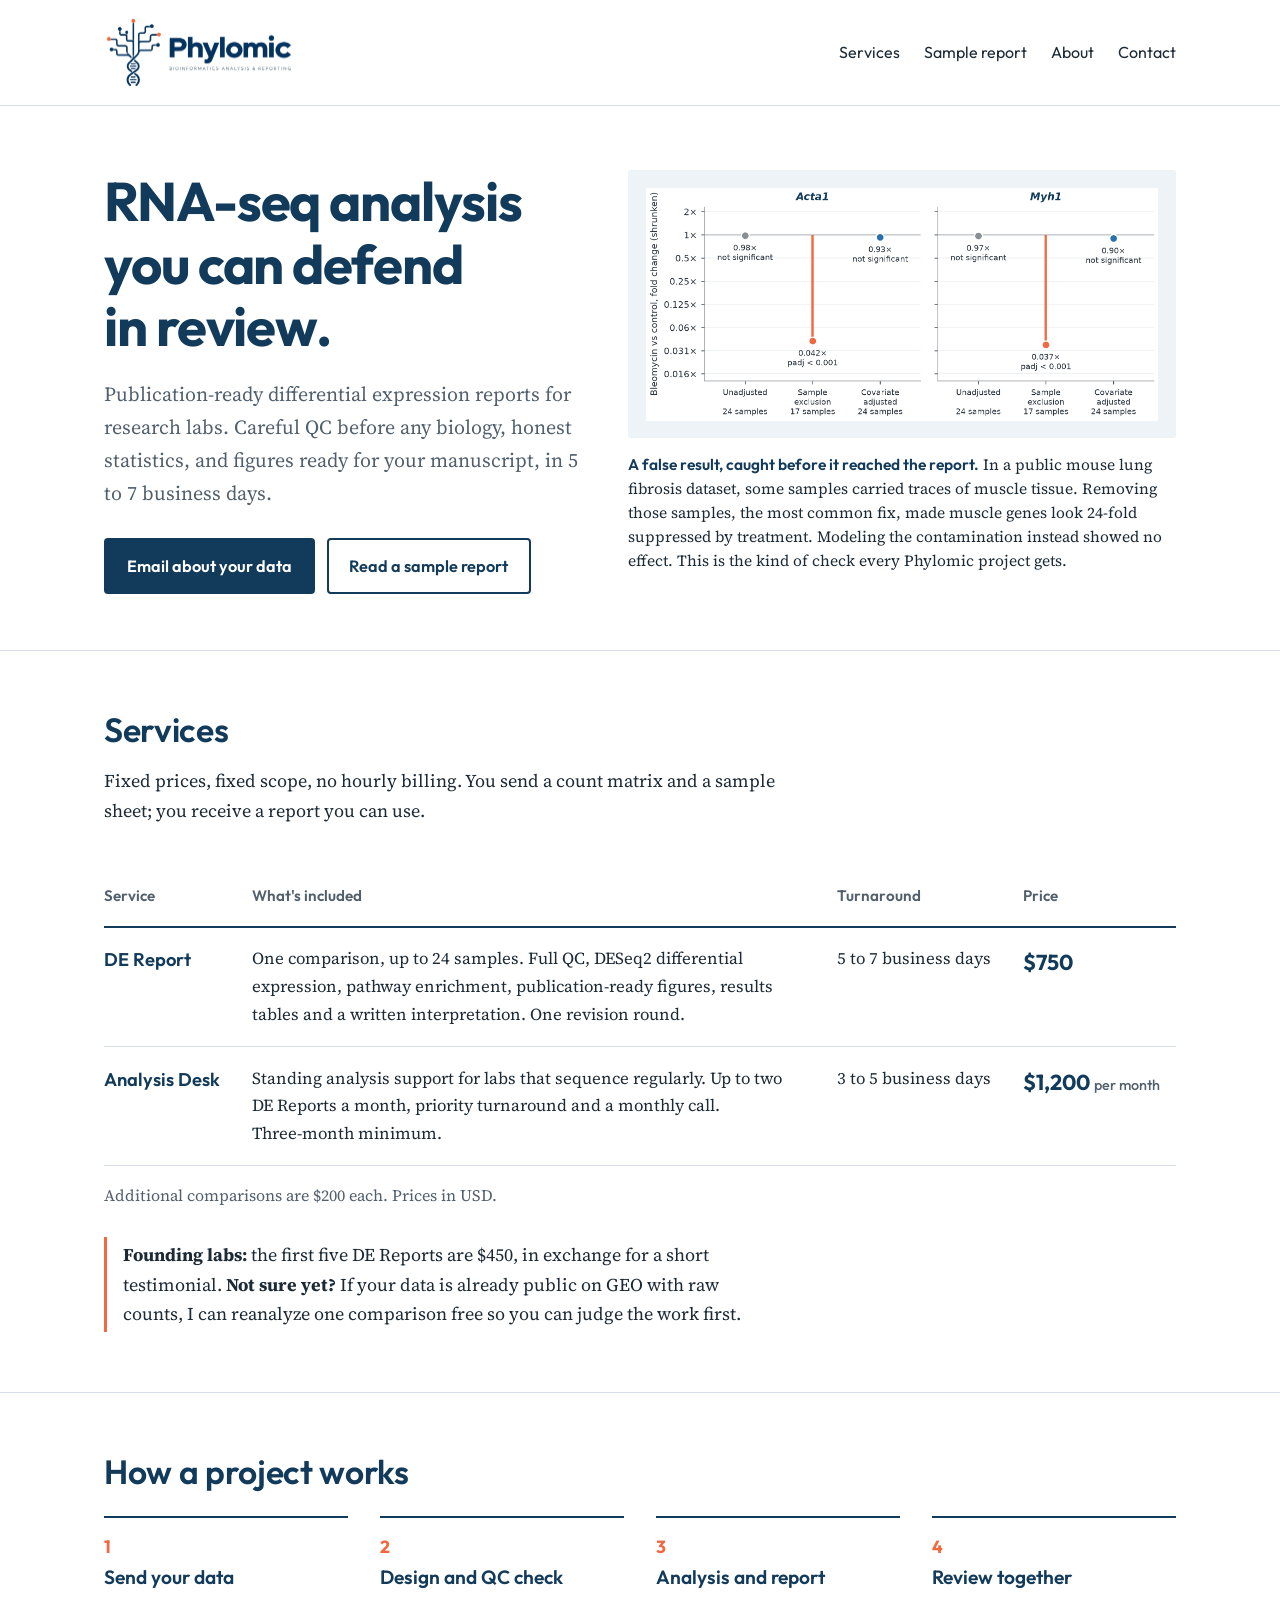
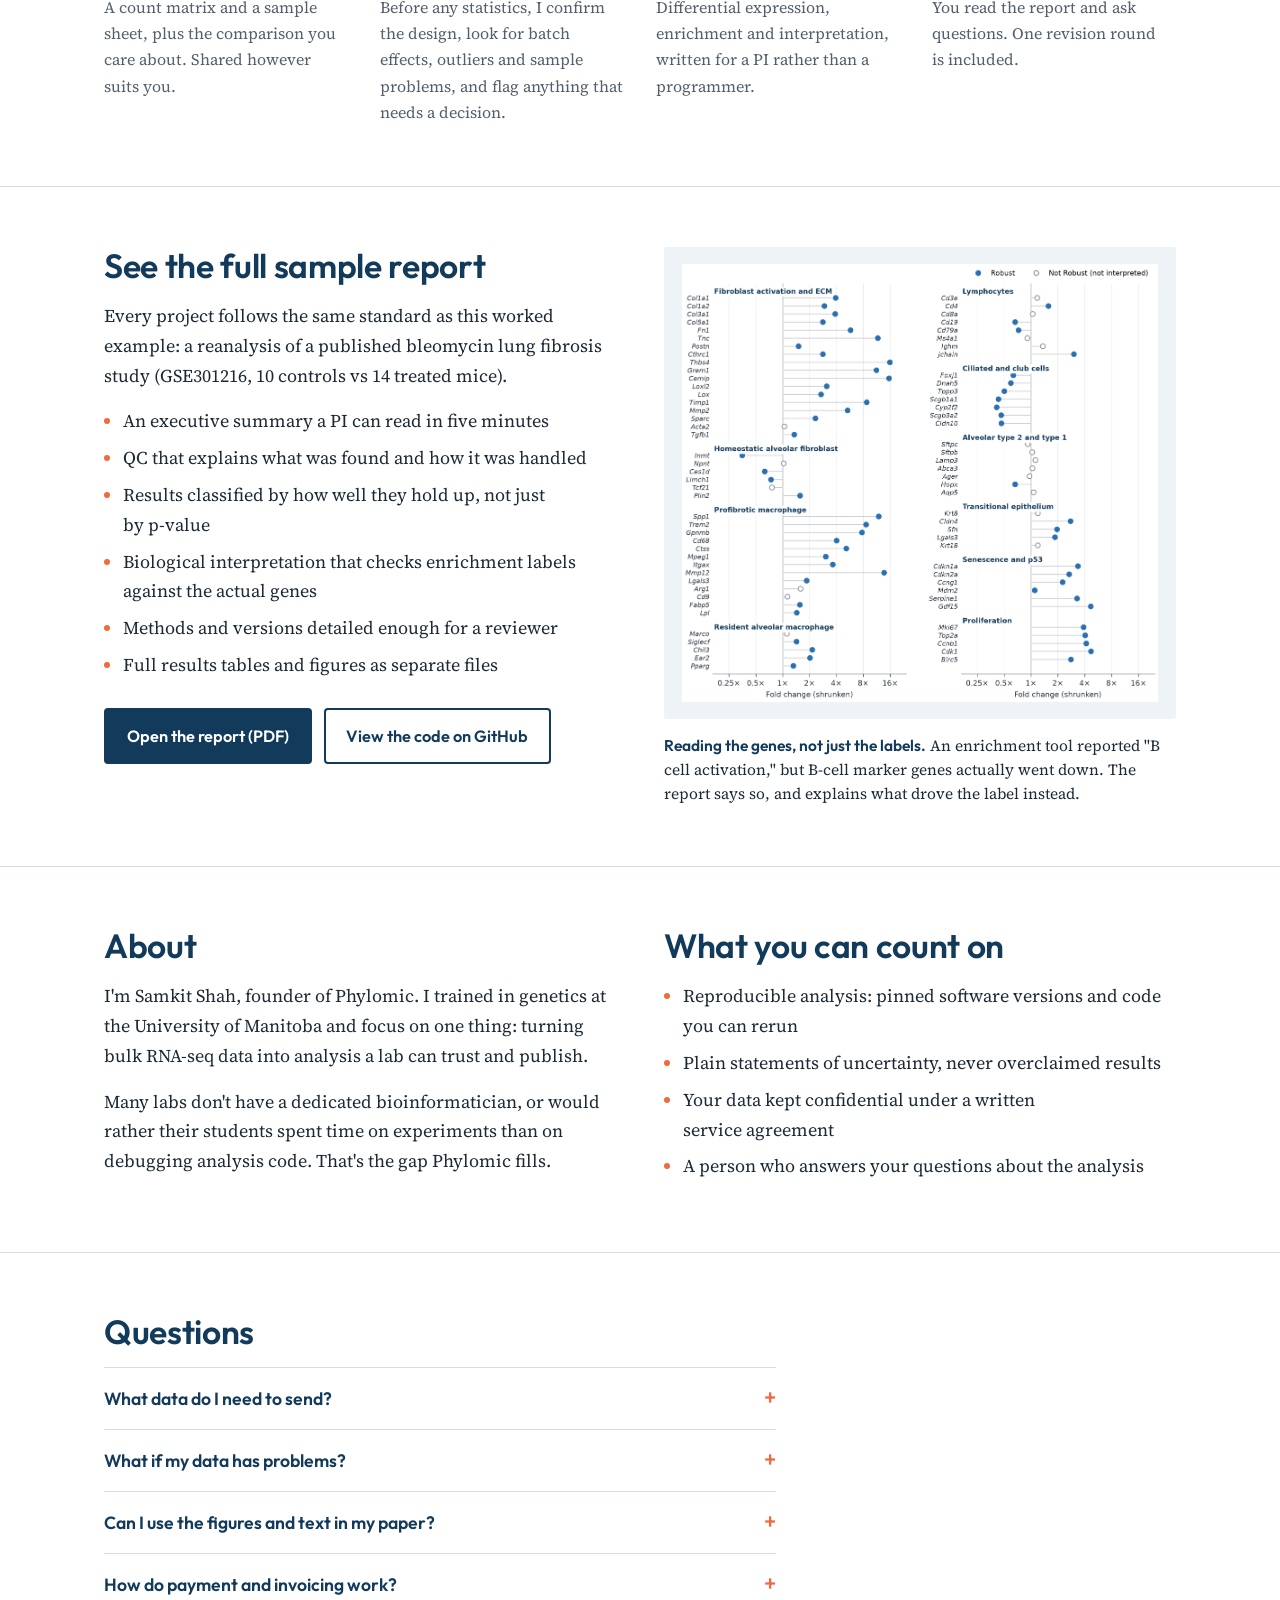
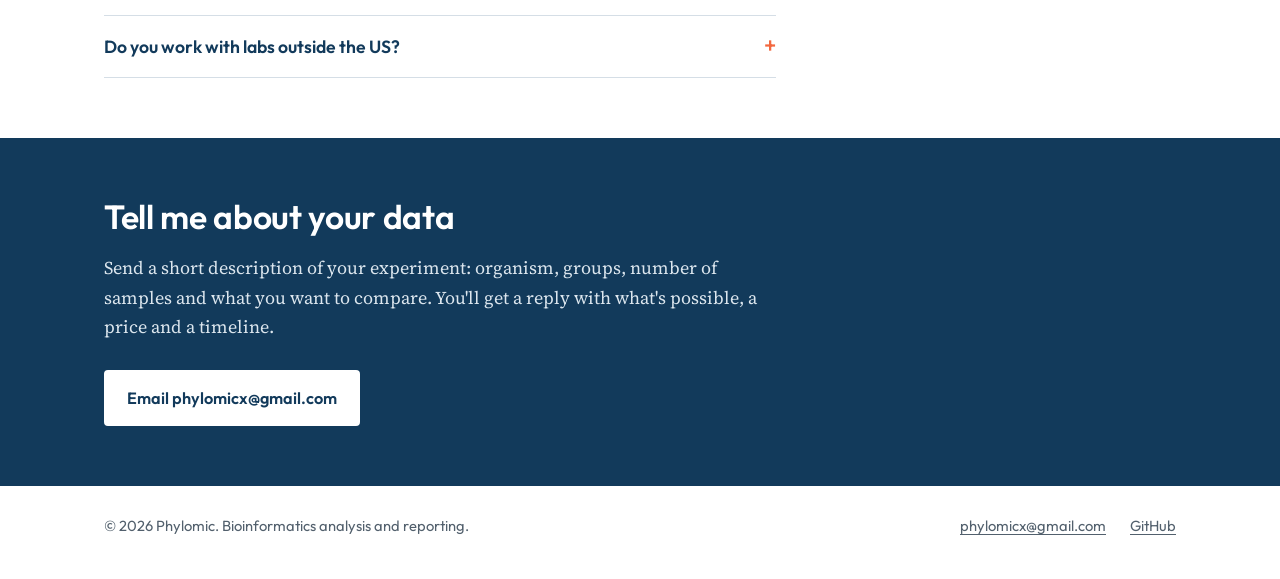
==== index.html @ 6058c56f "Launch Phylomic website One-page site for Phylomic's bulk RNA-seq analysis service: hero with the fl" ====
<!doctype html>
<html lang="en">
<head>
<meta charset="utf-8">
<meta name="viewport" content="width=device-width, initial-scale=1">
<title>Phylomic | Bulk RNA-seq analysis and reporting</title>
<meta name="description" content="Publication-ready bulk RNA-seq differential expression reports for research labs. Careful QC, defensible statistics and clear figures, in 5 to 7 business days.">
<meta property="og:title" content="Phylomic | Bulk RNA-seq analysis and reporting">
<meta property="og:description" content="Publication-ready differential expression reports for research labs, with QC you can defend in review.">
<meta property="og:type" content="website">
<meta property="og:url" content="https://phylomic.github.io/">
<meta property="og:site_name" content="Phylomic">
<meta property="og:image" content="https://phylomic.github.io/assets/fig05_three_models.png">
<meta property="og:image:alt" content="Estimated treatment effect on two muscle genes under three analysis approaches.">
<meta name="twitter:card" content="summary_large_image">
<link rel="canonical" href="https://phylomic.github.io/">
<meta name="theme-color" content="#123A5B">
<link rel="icon" type="image/png" href="assets/favicon.png">
<link rel="apple-touch-icon" href="assets/apple-touch-icon.png">
<link rel="preconnect" href="https://fonts.googleapis.com">
<link rel="preconnect" href="https://fonts.gstatic.com" crossorigin>
<link href="https://fonts.googleapis.com/css2?family=Outfit:wght@500;600;700&family=Source+Serif+4:ital,opsz,wght@0,8..60,400;0,8..60,600;1,8..60,400&display=swap" rel="stylesheet">
<style>
  :root {
    --navy: #123A5B;
    --coral: #F2683F;
    --ink: #1C2A36;
    --slate: #52606D;
    --panel: #EEF3F7;
    --rule: #D5DEE6;
    --paper: #FFFFFF;
    --sans: "Outfit", "Helvetica Neue", Arial, sans-serif;
    --serif: "Source Serif 4", Georgia, "Times New Roman", serif;
  }
  * { box-sizing: border-box; }
  html { scroll-behavior: smooth; }
  @media (prefers-reduced-motion: reduce) { html { scroll-behavior: auto; } }
  body {
    margin: 0; background: var(--paper); color: var(--ink);
    font-family: var(--serif); font-size: 1.125rem; line-height: 1.65;
    -webkit-font-smoothing: antialiased;
    font-variant-numeric: lining-nums;
  }
  .nowrap { white-space: nowrap; }
  img { max-width: 100%; height: auto; display: block; }
  a { color: var(--navy); text-underline-offset: 3px; text-decoration-thickness: 1px; }
  a:hover { text-decoration-thickness: 2px; }
  :focus-visible { outline: 3px solid var(--coral); outline-offset: 3px; border-radius: 2px; }

  .wrap { max-width: 1120px; margin: 0 auto; padding: 0 1.5rem; }
  .measure { max-width: 42rem; }

  h1, h2, h3 { font-family: var(--sans); color: var(--navy); line-height: 1.15; margin: 0; }
  h1 { font-size: clamp(2.2rem, 4.6vw, 3.4rem); font-weight: 700; letter-spacing: -0.02em; }
  h2 { font-size: clamp(1.6rem, 2.8vw, 2.1rem); font-weight: 600; letter-spacing: -0.01em; margin-bottom: 1rem; }
  h3 { font-size: 1.2rem; font-weight: 600; margin-bottom: 0.35rem; }
  h1, h2 { text-wrap: balance; }
  p, li, figcaption { text-wrap: pretty; }
  p { margin: 0 0 1rem; }

  /* Header */
  header.site { border-bottom: 1px solid var(--rule); }
  header.site .wrap { display: flex; align-items: center; justify-content: space-between; gap: 1rem; padding-top: 1rem; padding-bottom: 1rem; }
  header.site img { width: 190px; }
  nav.site { display: flex; gap: 1.5rem; font-family: var(--sans); font-size: 1rem; }
  nav.site a { text-decoration: none; color: var(--ink); }
  nav.site a:hover { color: var(--navy); text-decoration: underline; }
  @media (max-width: 720px) { nav.site a:not(:last-child) { display: none; } header.site img { width: 160px; } }

  /* Buttons */
  .actions { display: flex; flex-wrap: wrap; gap: 0.75rem; margin-top: 1.75rem; }
  .btn {
    font-family: var(--sans); font-weight: 600; font-size: 1.02rem; text-decoration: none;
    padding: 0.8rem 1.3rem; border-radius: 4px; border: 2px solid var(--navy); display: inline-block;
  }
  .btn.primary { background: var(--navy); color: #fff; }
  .btn.primary:hover { background: #0C2A43; }
  .btn.secondary { color: var(--navy); background: transparent; }
  .btn.secondary:hover { background: var(--panel); }

  /* Hero: headline beside a real figure */
  .hero { padding: 4rem 0 3.5rem; }
  .hero .grid { display: grid; grid-template-columns: 1fr 1.15fr; gap: 3rem; align-items: start; }
  .hero .lede { font-size: 1.25rem; color: var(--slate); margin-top: 1.25rem; max-width: 34rem; }
  @media (max-width: 900px) { .hero .grid { grid-template-columns: 1fr; gap: 2.25rem; } }

  figure { margin: 0; }
  .plate { background: var(--panel); padding: 1.1rem; border-radius: 3px; }
  .plate img { background: #fff; }
  figcaption { font-size: 0.97rem; line-height: 1.55; color: var(--ink); margin-top: 0.85rem; }
  figcaption b { font-family: var(--sans); font-weight: 600; color: var(--navy); }

  section { padding: 3.75rem 0; border-top: 1px solid var(--rule); }

  /* Services table */
  .services { width: 100%; border-collapse: collapse; margin-top: 1.5rem; font-size: 1.05rem; }
  .services th, .services td { text-align: left; vertical-align: top; padding: 1.1rem 1rem 1.1rem 0; border-bottom: 1px solid var(--rule); }
  .services thead th { font-family: var(--sans); font-weight: 600; font-size: 0.95rem; color: var(--slate); border-bottom: 2px solid var(--navy); }
  .services .name { font-family: var(--sans); font-weight: 600; color: var(--navy); font-size: 1.15rem; white-space: nowrap; padding-right: 2rem; }
  .services td.turn { white-space: nowrap; padding-right: 2rem; }
  .services td.desc { padding-right: 2.5rem; }
  .services .price { font-family: var(--sans); font-weight: 700; color: var(--navy); font-size: 1.35rem; white-space: nowrap; }
  .services .price small { font-weight: 500; font-size: 0.9rem; color: var(--slate); }
  .table-scroll { overflow-x: auto; }
  @media (max-width: 640px) {
    .services thead { display: none; }
    .services, .services tbody, .services tr, .services td { display: block; width: 100%; }
    .services tr { border-bottom: 1px solid var(--rule); padding: 1rem 0; }
    .services td, .services .name, .services td.turn, .services td.desc { border: none; padding: 0.2rem 0; white-space: normal; }
    .services td[data-label]::before { content: attr(data-label) ": "; font-family: var(--sans); font-weight: 600; color: var(--slate); font-size: 0.9rem; }
    .services .price { margin-top: 0.4rem; }
  }
  .note { border-left: 3px solid var(--coral); padding: 0.2rem 0 0.2rem 1rem; margin-top: 1.75rem; }

  /* Process: a real sequence, so numbered */
  ol.steps { list-style: none; padding: 0; margin: 1.5rem 0 0; display: grid; grid-template-columns: repeat(4, 1fr); gap: 2rem; counter-reset: step; }
  ol.steps li { counter-increment: step; border-top: 2px solid var(--navy); padding-top: 0.9rem; }
  ol.steps li::before { content: counter(step); font-family: var(--sans); font-weight: 700; color: var(--coral); font-size: 1.1rem; display: block; margin-bottom: 0.3rem; }
  ol.steps p { font-size: 1rem; color: var(--slate); margin: 0; }
  @media (max-width: 900px) { ol.steps { grid-template-columns: 1fr 1fr; } }
  @media (max-width: 560px) { ol.steps { grid-template-columns: 1fr; } }

  /* Receive list */
  ul.receive { padding-left: 1.2rem; margin: 0; }
  ul.receive li { margin-bottom: 0.45rem; }
  ul.receive li::marker { color: var(--coral); }

  .two { display: grid; grid-template-columns: 1fr 1fr; gap: 3rem; align-items: start; }
  @media (max-width: 900px) { .two { grid-template-columns: 1fr; gap: 2rem; } }

  /* FAQ */
  details { border-bottom: 1px solid var(--rule); padding: 1rem 0; }
  details:first-of-type { border-top: 1px solid var(--rule); }
  summary { font-family: var(--sans); font-weight: 600; color: var(--navy); font-size: 1.1rem; cursor: pointer; list-style: none; display: flex; justify-content: space-between; gap: 1rem; }
  summary::-webkit-details-marker { display: none; }
  summary::after { content: "+"; font-weight: 500; color: var(--coral); font-size: 1.4rem; line-height: 1; margin-top: 0.1rem; }
  details[open] summary::after { content: "\2212"; }
  details p { margin: 0.75rem 0 0; color: var(--ink); }

  /* Contact band */
  .contact { background: var(--navy); color: #fff; border-top: none; }
  .contact h2 { color: #fff; }
  .contact p { color: #DCE6EE; }
  .contact .btn.primary { background: #fff; color: var(--navy); border-color: #fff; }
  .contact .btn.primary:hover { background: var(--panel); }
  .contact a:not(.btn) { color: #fff; }

  footer.site { font-family: var(--sans); font-size: 0.92rem; color: var(--slate); padding: 1.75rem 0 2.5rem; }
  footer.site .wrap { display: flex; flex-wrap: wrap; justify-content: space-between; gap: 0.75rem 1.5rem; }
  footer.site a { color: var(--slate); }
  footer.site a:hover { color: var(--navy); }
  footer.site .links { display: flex; gap: 1.5rem; }
</style>
</head>
<body>

<header class="site">
  <div class="wrap">
    <a href="#top" aria-label="Phylomic home"><img src="assets/phylomic-logo.png" alt="Phylomic, bioinformatics analysis and reporting" width="190" height="73"></a>
    <nav class="site" aria-label="Main">
      <a href="#services">Services</a>
      <a href="#sample">Sample report</a>
      <a href="#about">About</a>
      <a href="#contact">Contact</a>
    </nav>
  </div>
</header>

<main id="top">

  <div class="hero">
    <div class="wrap grid">
      <div>
        <h1>RNA-seq analysis you can defend in review.</h1>
        <p class="lede">Publication-ready differential expression reports for research labs. Careful QC before any biology, honest statistics, and figures ready for your manuscript, in 5 to 7 business days.</p>
        <div class="actions">
          <a class="btn primary" href="mailto:phylomicx@gmail.com?subject=RNA-seq%20analysis%20enquiry">Email about your data</a>
          <a class="btn secondary" href="assets/Phylomic_GSE301216_report.pdf">Read a sample report</a>
        </div>
      </div>
      <figure>
        <div class="plate">
          <a href="assets/fig05_three_models.png" aria-label="Open figure at full size"><img src="assets/fig05_three_models.png" alt="Two panels showing the estimated bleomycin effect on the muscle genes Acta1 and Myh1 under three analysis approaches. Unadjusted: about 1-fold, not significant. Sample exclusion: about 0.04-fold, significant. Covariate adjusted: about 0.9-fold, not significant." width="1875" height="852"></a>
        </div>
        <figcaption><b>A false result, caught before it reached the report.</b> In a public mouse lung fibrosis dataset, some samples carried traces of muscle tissue. Removing those samples, the most common fix, made muscle genes look 24-fold suppressed by treatment. Modeling the contamination instead showed no effect. This is the kind of check every Phylomic project gets.</figcaption>
      </figure>
    </div>
  </div>

  <section id="services">
    <div class="wrap">
      <h2>Services</h2>
      <p class="measure">Fixed prices, fixed scope, no hourly billing. You send a count matrix and a sample sheet; you receive a report you can use.</p>
      <div class="table-scroll">
        <table class="services">
          <thead>
            <tr><th scope="col">Service</th><th scope="col">What's included</th><th scope="col">Turnaround</th><th scope="col">Price</th></tr>
          </thead>
          <tbody>
            <tr>
              <td class="name">DE Report</td>
              <td class="desc">One comparison, up to 24 samples. Full QC, DESeq2 differential expression, pathway enrichment, publication-ready figures, results tables and a written interpretation. One revision round.</td>
              <td class="turn" data-label="Turnaround">5 to 7 business days</td>
              <td class="price">$750</td>
            </tr>
            <tr>
              <td class="name">Analysis Desk</td>
              <td class="desc">Standing analysis support for labs that sequence regularly. Up to two DE Reports a month, priority turnaround and a monthly call. <span class="nowrap">Three-month</span> minimum.</td>
              <td class="turn" data-label="Turnaround">3 to 5 business days</td>
              <td class="price">$1,200 <small>per month</small></td>
            </tr>
          </tbody>
        </table>
      </div>
      <p class="measure" style="margin-top:1rem; font-size:1rem; color:var(--slate);">Additional comparisons are $200 each. Prices in USD.</p>
      <div class="note measure">
        <p style="margin:0;"><strong>Founding labs:</strong> the first five DE Reports are $450, in exchange for a short testimonial. <strong>Not sure yet?</strong> If your data is already public on GEO with raw counts, I can reanalyze one comparison free so you can judge the work first.</p>
      </div>
    </div>
  </section>

  <section id="process">
    <div class="wrap">
      <h2>How a project works</h2>
      <ol class="steps">
        <li><h3>Send your data</h3><p>A count matrix and a sample sheet, plus the comparison you care about. Shared however suits you.</p></li>
        <li><h3>Design and QC check</h3><p>Before any statistics, I confirm the design, look for batch effects, outliers and sample problems, and flag anything that needs a decision.</p></li>
        <li><h3>Analysis and report</h3><p>Differential expression, enrichment and interpretation, written for a PI rather than a programmer.</p></li>
        <li><h3>Review together</h3><p>You read the report and ask questions. One revision round is included.</p></li>
      </ol>
    </div>
  </section>

  <section id="sample">
    <div class="wrap two">
      <div>
        <h2>See the full sample report</h2>
        <p>Every project follows the same standard as this worked example: a reanalysis of a published bleomycin lung fibrosis study (GSE301216, 10 controls vs 14 treated mice).</p>
        <ul class="receive">
          <li>An executive summary a PI can read in five minutes</li>
          <li>QC that explains what was found and how it was handled</li>
          <li>Results classified by how well they hold up, not just by <span class="nowrap">p-value</span></li>
          <li>Biological interpretation that checks enrichment labels against the actual genes</li>
          <li>Methods and versions detailed enough for a reviewer</li>
          <li>Full results tables and figures as separate files</li>
        </ul>
        <div class="actions">
          <a class="btn primary" href="assets/Phylomic_GSE301216_report.pdf">Open the report (PDF)</a>
          <a class="btn secondary" href="https://github.com/Phylomic/phylomic-rnaseq-flagship">View the code on GitHub</a>
        </div>
      </div>
      <figure>
        <div class="plate">
          <a href="assets/fig09_marker_panels.png" aria-label="Open figure at full size"><img src="assets/fig09_marker_panels.png" alt="Fold changes for cell-type marker genes in bleomycin lungs: fibroblast activation and profibrotic macrophage genes increase strongly, airway cilia and club-cell genes decrease, B-cell markers decrease slightly and Acta2 is unchanged." width="2114" height="1939" loading="lazy"></a>
        </div>
        <figcaption><b>Reading the genes, not just the labels.</b> An enrichment tool reported "B cell activation," but B-cell marker genes actually went down. The report says so, and explains what drove the label instead.</figcaption>
      </figure>
    </div>
  </section>

  <section id="about">
    <div class="wrap two">
      <div>
        <h2>About</h2>
        <p>I'm Samkit Shah, founder of Phylomic. I trained in genetics at the University of Manitoba and focus on one thing: turning bulk RNA-seq data into analysis a lab can trust and publish.</p>
        <p>Many labs don't have a dedicated bioinformatician, or would rather their students spent time on experiments than on debugging analysis code. That's the gap Phylomic fills.</p>
      </div>
      <div>
        <h2>What you can count on</h2>
        <ul class="receive">
          <li>Reproducible analysis: pinned software versions and code you can rerun</li>
          <li>Plain statements of uncertainty, never overclaimed results</li>
          <li>Your data kept confidential under a written service agreement</li>
          <li>A person who answers your questions about the analysis</li>
        </ul>
      </div>
    </div>
  </section>

  <section id="faq">
    <div class="wrap"><div class="measure">
      <h2>Questions</h2>
      <details>
        <summary>What data do I need to send?</summary>
        <p>A gene-level count matrix (raw counts, not normalized values) and a sample sheet describing each sample's group and any other relevant factors, such as batch or sex. If you're unsure what you have, send a description and I'll tell you.</p>
      </details>
      <details>
        <summary>What if my data has problems?</summary>
        <p>Then you'll hear about them before any results are reported, with a clear explanation and a recommendation. Finding problems early is part of the service, not an extra.</p>
      </details>
      <details>
        <summary>Can I use the figures and text in my paper?</summary>
        <p>Yes. The figures, tables and methods are yours to use in manuscripts, grants and presentations.</p>
      </details>
      <details>
        <summary>How do payment and invoicing work?</summary>
        <p>You receive an invoice in USD. Projects over $500 are billed 50% upfront, with the balance due within 14 days of delivery. The Analysis Desk is billed monthly in advance.</p>
      </details>
      <details>
        <summary>Do you work with labs outside the US?</summary>
        <p>Yes. Phylomic is based in India and works with labs internationally, and everything happens by email and shared files.</p>
      </details>
    </div></div>
  </section>

  <section id="contact" class="contact">
    <div class="wrap"><div class="measure">
      <h2>Tell me about your data</h2>
      <p>Send a short description of your experiment: organism, groups, number of samples and what you want to compare. You'll get a reply with what's possible, a price and a timeline.</p>
      <div class="actions">
        <a class="btn primary" href="mailto:phylomicx@gmail.com?subject=RNA-seq%20analysis%20enquiry">Email phylomicx@gmail.com</a>
      </div>
    </div></div>
  </section>

</main>

<footer class="site">
  <div class="wrap">
    <span>&copy; 2026 Phylomic. Bioinformatics analysis and reporting.</span>
    <span class="links"><a href="mailto:phylomicx@gmail.com">phylomicx@gmail.com</a><a href="https://github.com/Phylomic">GitHub</a></span>
  </div>
</footer>

</body>
</html>
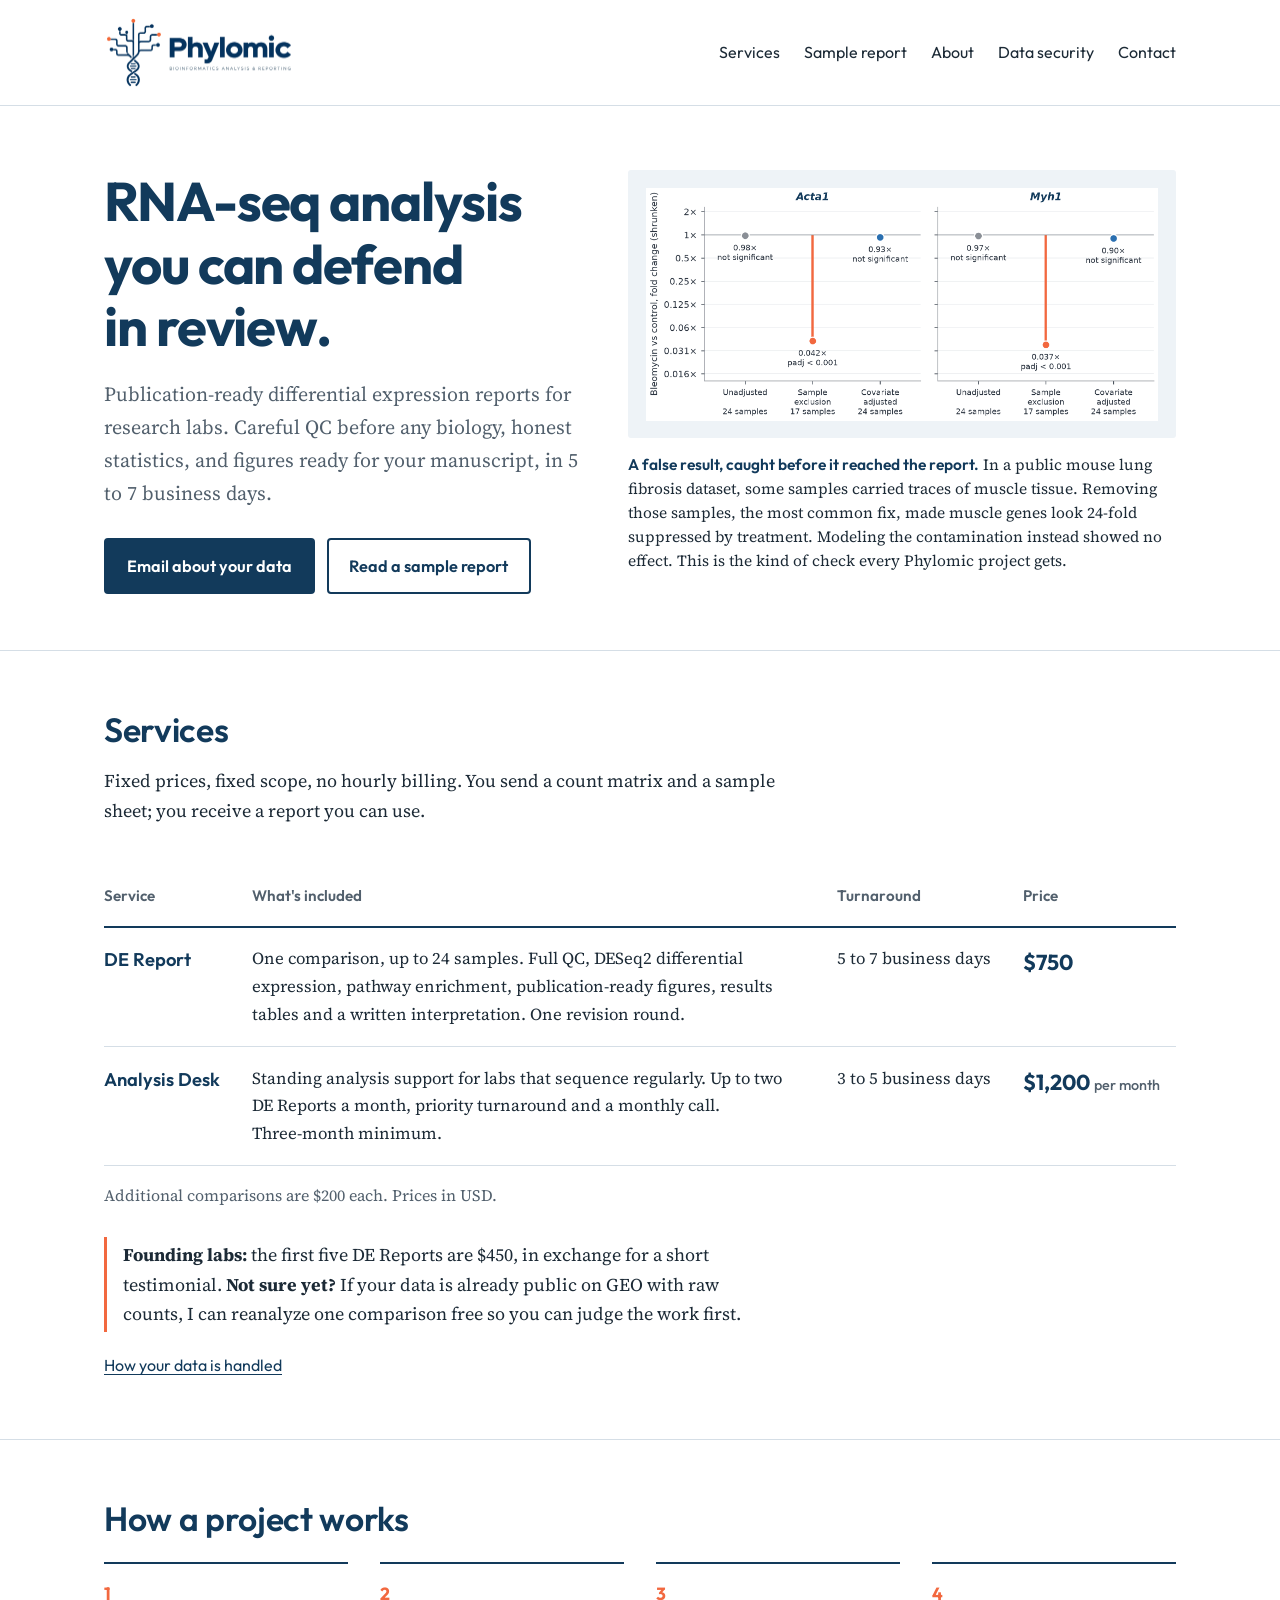
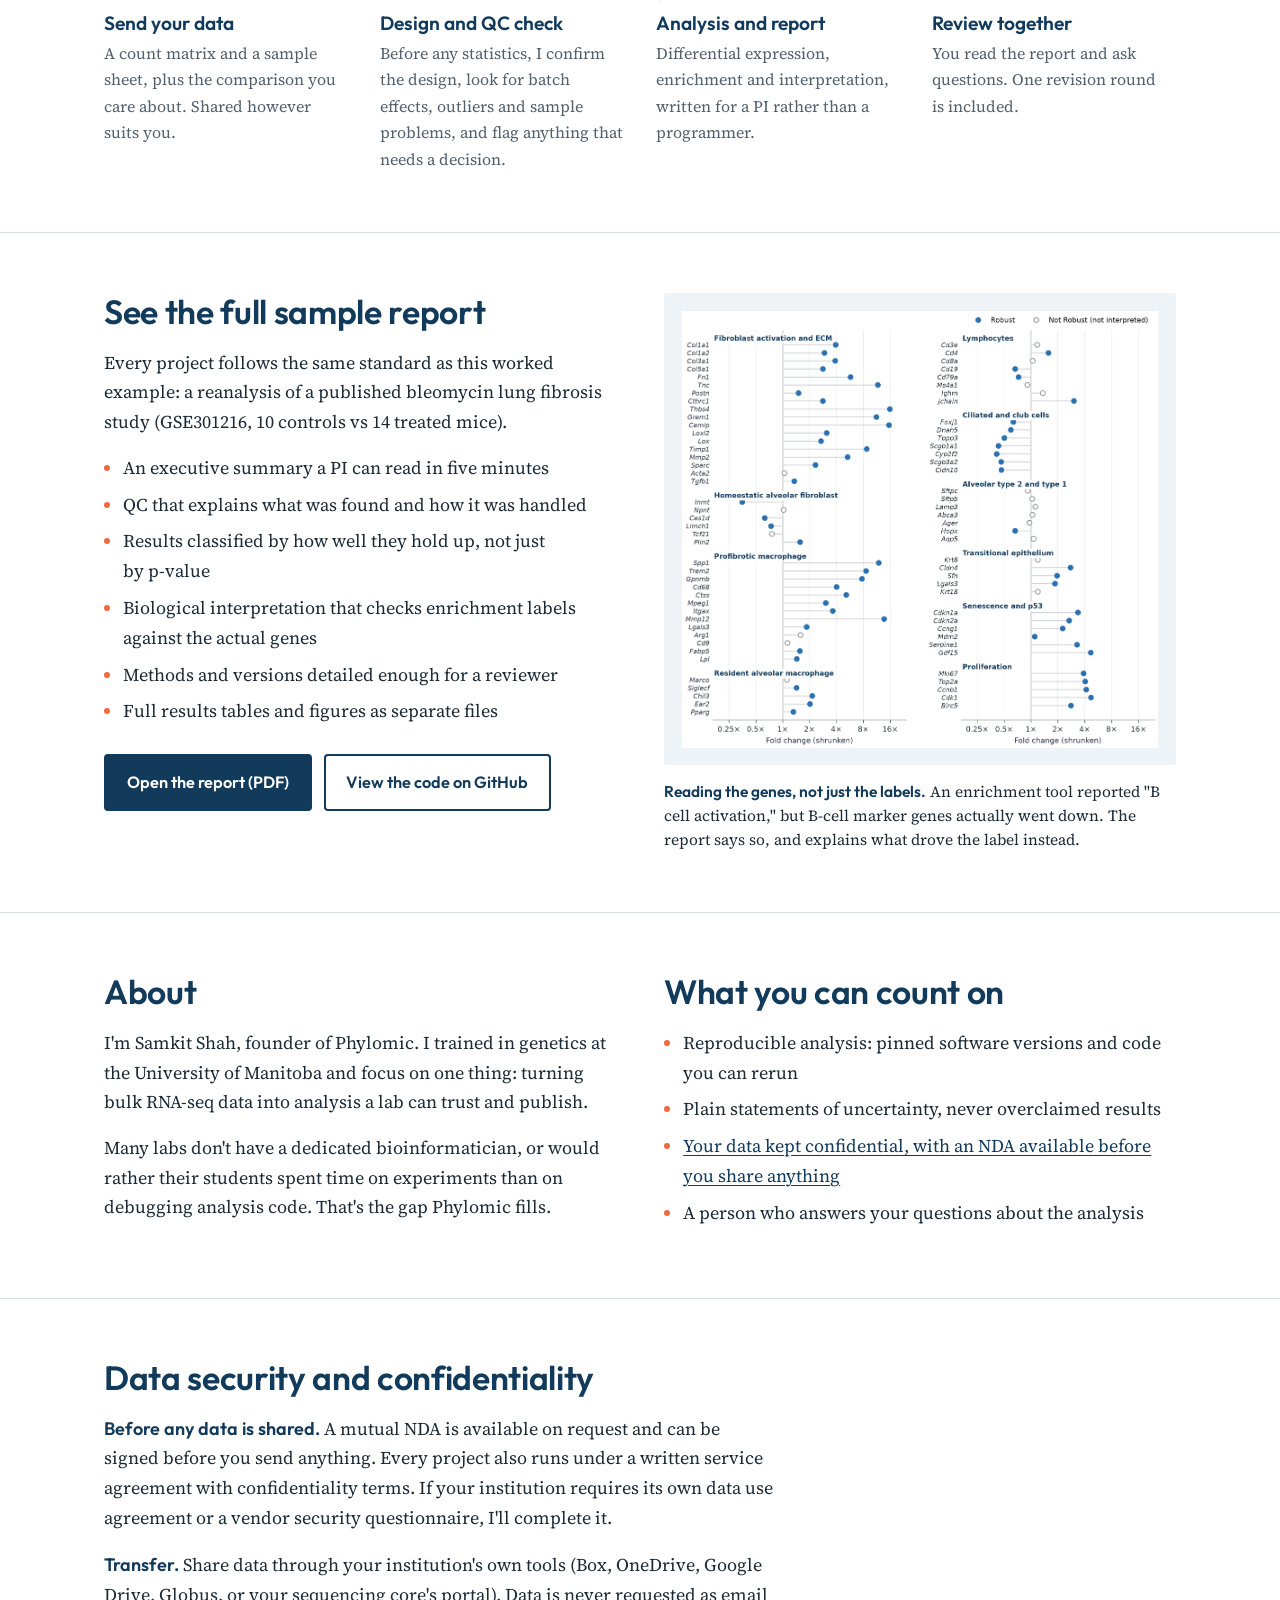
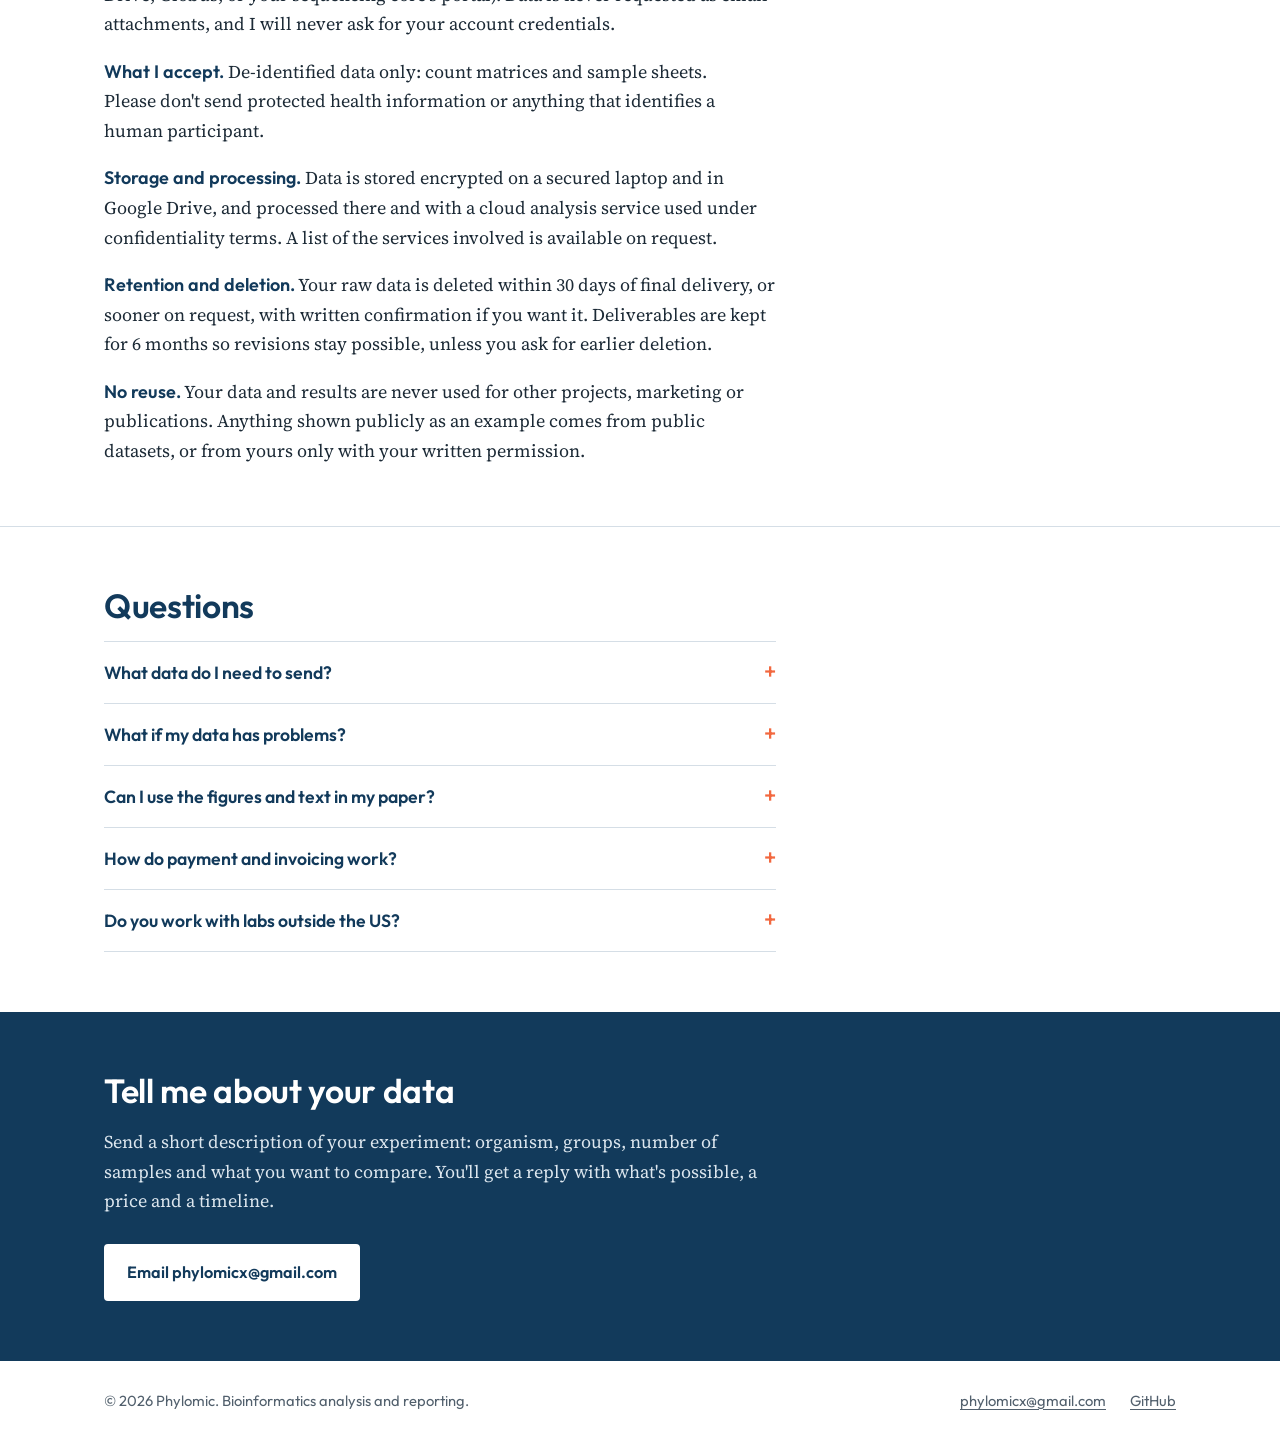
==== commit 95671f56: "Add data security and confidentiality section New section between About and Questions covering NDA a" ====
--- a/index.html
+++ b/index.html
@@ -65,7 +65,7 @@
   nav.site { display: flex; gap: 1.5rem; font-family: var(--sans); font-size: 1rem; }
   nav.site a { text-decoration: none; color: var(--ink); }
   nav.site a:hover { color: var(--navy); text-decoration: underline; }
-  @media (max-width: 720px) { nav.site a:not(:last-child) { display: none; } header.site img { width: 160px; } }
+  @media (max-width: 800px) { nav.site a:not(:last-child) { display: none; } header.site img { width: 160px; } }
 
   /* Buttons */
   .actions { display: flex; flex-wrap: wrap; gap: 0.75rem; margin-top: 1.75rem; }
@@ -128,6 +128,12 @@
   .two { display: grid; grid-template-columns: 1fr 1fr; gap: 3rem; align-items: start; }
   @media (max-width: 900px) { .two { grid-template-columns: 1fr; gap: 2rem; } }
 
+  /* Data security: labelled paragraphs */
+  .policy p { margin: 0 0 1.1rem; }
+  .policy p:last-child { margin-bottom: 0; }
+  .policy strong { font-family: var(--sans); font-weight: 600; color: var(--navy); }
+  .aside-link { margin: 1.25rem 0 0; font-family: var(--sans); font-size: 1rem; }
+
   /* FAQ */
   details { border-bottom: 1px solid var(--rule); padding: 1rem 0; }
   details:first-of-type { border-top: 1px solid var(--rule); }
@@ -161,6 +167,7 @@
       <a href="#services">Services</a>
       <a href="#sample">Sample report</a>
       <a href="#about">About</a>
+      <a href="#data-security">Data security</a>
       <a href="#contact">Contact</a>
     </nav>
   </div>
@@ -216,6 +223,7 @@
       <div class="note measure">
         <p style="margin:0;"><strong>Founding labs:</strong> the first five DE Reports are $450, in exchange for a short testimonial. <strong>Not sure yet?</strong> If your data is already public on GEO with raw counts, I can reanalyze one comparison free so you can judge the work first.</p>
       </div>
+      <p class="aside-link"><a href="#data-security">How your data is handled</a></p>
     </div>
   </section>
 
@@ -270,11 +278,23 @@
         <ul class="receive">
           <li>Reproducible analysis: pinned software versions and code you can rerun</li>
           <li>Plain statements of uncertainty, never overclaimed results</li>
-          <li>Your data kept confidential under a written service agreement</li>
+          <li><a href="#data-security">Your data kept confidential, with an NDA available before you share anything</a></li>
           <li>A person who answers your questions about the analysis</li>
         </ul>
       </div>
     </div>
+  </section>
+
+  <section id="data-security">
+    <div class="wrap"><div class="measure policy">
+      <h2>Data security and confidentiality</h2>
+      <p><strong>Before any data is shared.</strong> A mutual NDA is available on request and can be signed before you send anything. Every project also runs under a written service agreement with confidentiality terms. If your institution requires its own data use agreement or a vendor security questionnaire, I'll complete it.</p>
+      <p><strong>Transfer.</strong> Share data through your institution's own tools (Box, OneDrive, Google Drive, Globus, or your sequencing core's portal). Data is never requested as email attachments, and I will never ask for your account credentials.</p>
+      <p><strong>What I accept.</strong> De-identified data only: count matrices and sample sheets. Please don't send protected health information or anything that identifies a human participant.</p>
+      <p><strong>Storage and processing.</strong> Data is stored encrypted on a secured laptop and in Google Drive, and processed there and with a cloud analysis service used under confidentiality terms. A list of the services involved is available on request.</p>
+      <p><strong>Retention and deletion.</strong> Your raw data is deleted within 30 days of final delivery, or sooner on request, with written confirmation if you want it. Deliverables are kept for 6 months so revisions stay possible, unless you ask for earlier deletion.</p>
+      <p><strong>No reuse.</strong> Your data and results are never used for other projects, marketing or publications. Anything shown publicly as an example comes from public datasets, or from yours only with your written permission.</p>
+    </div></div>
   </section>
 
   <section id="faq">
@@ -298,7 +318,7 @@
       </details>
       <details>
         <summary>Do you work with labs outside the US?</summary>
-        <p>Yes. Phylomic is based in India and works with labs internationally, and everything happens by email and shared files.</p>
+        <p>Yes. Phylomic is based in India and works with labs internationally. Everything happens by email and shared files.</p>
       </details>
     </div></div>
   </section>
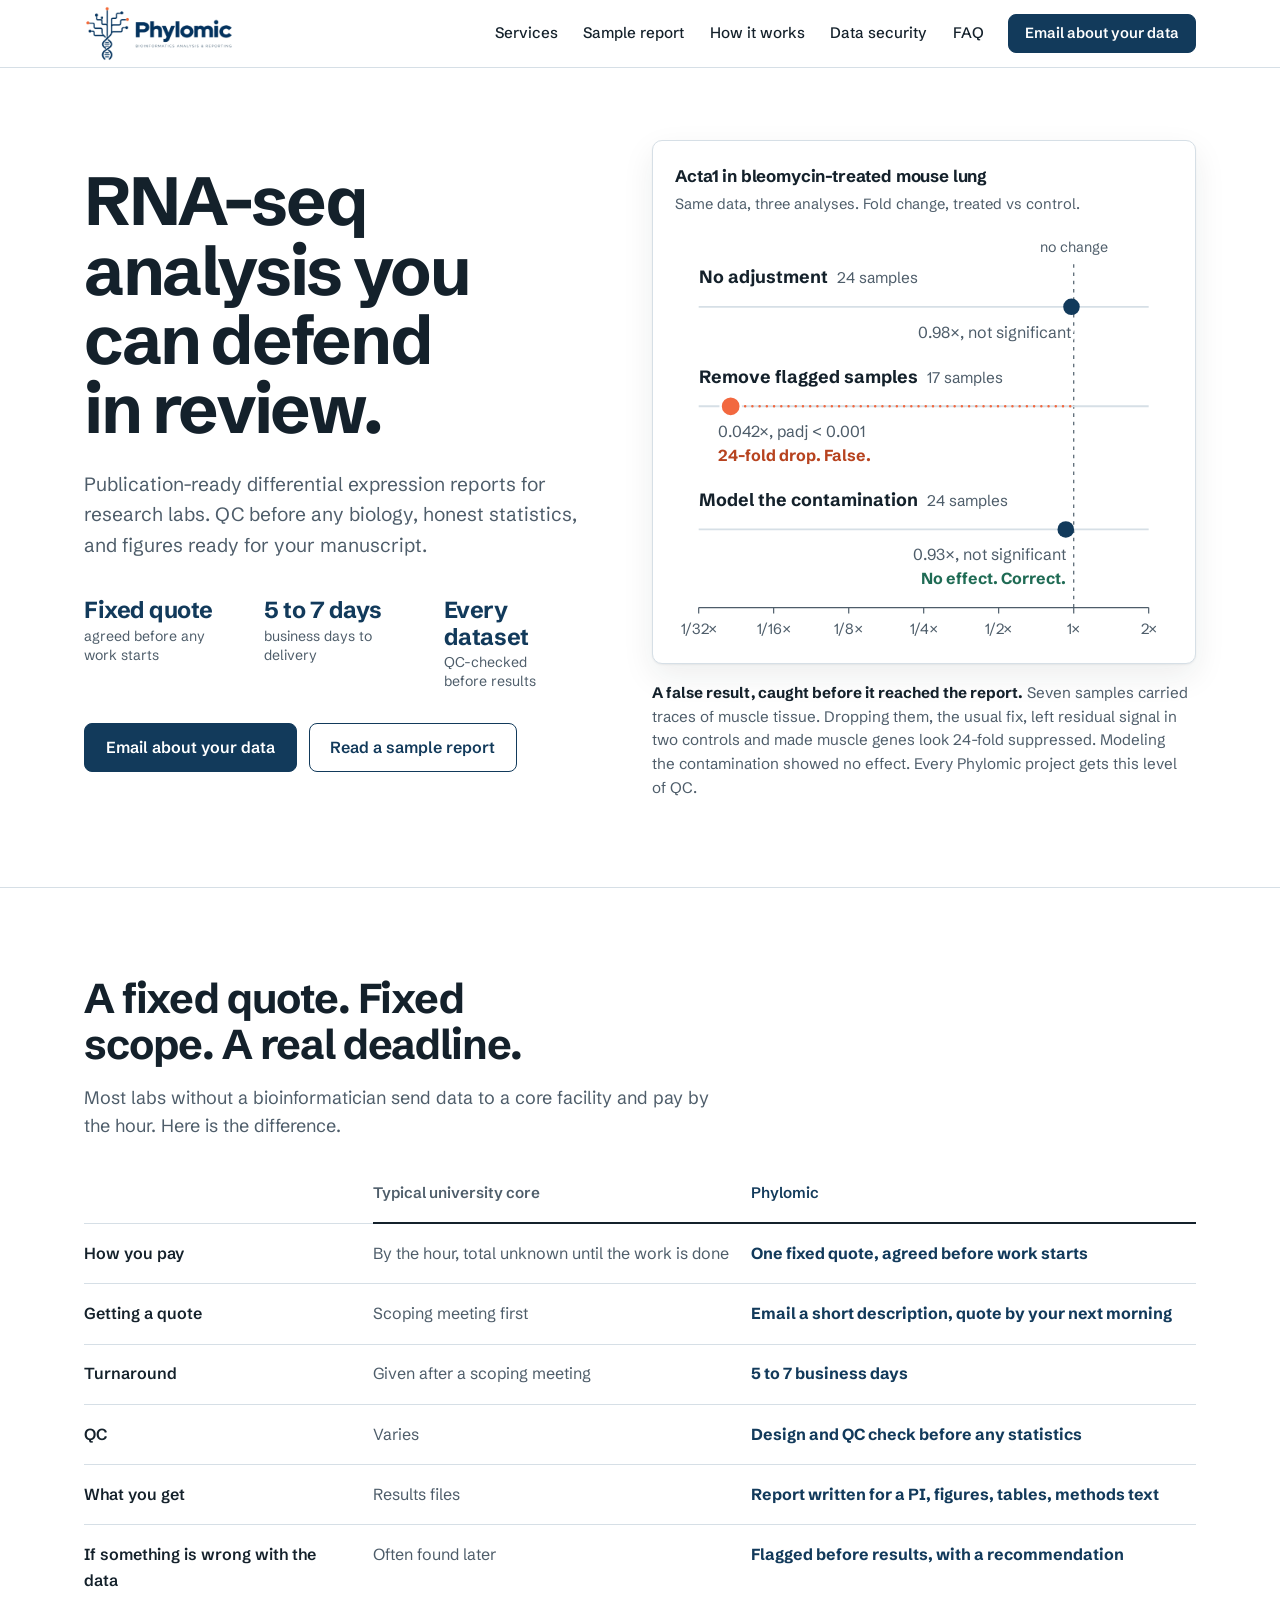
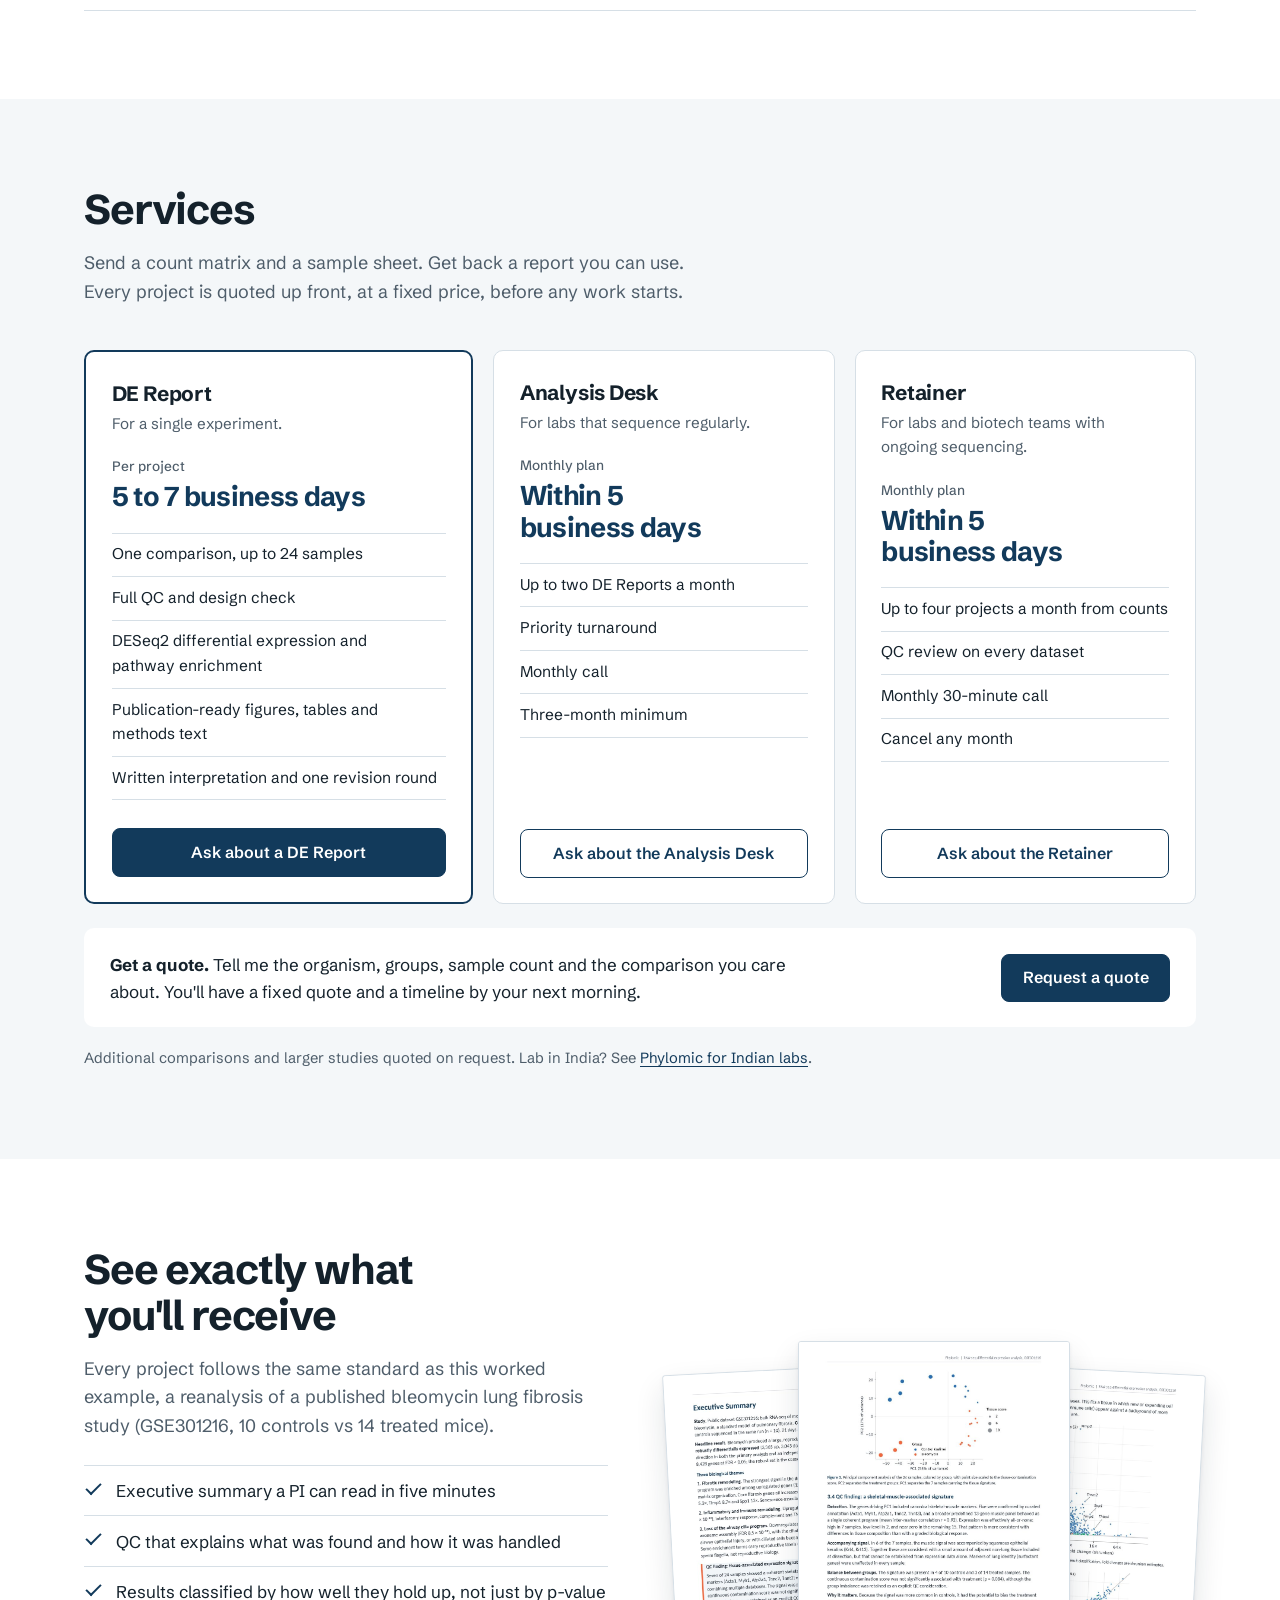
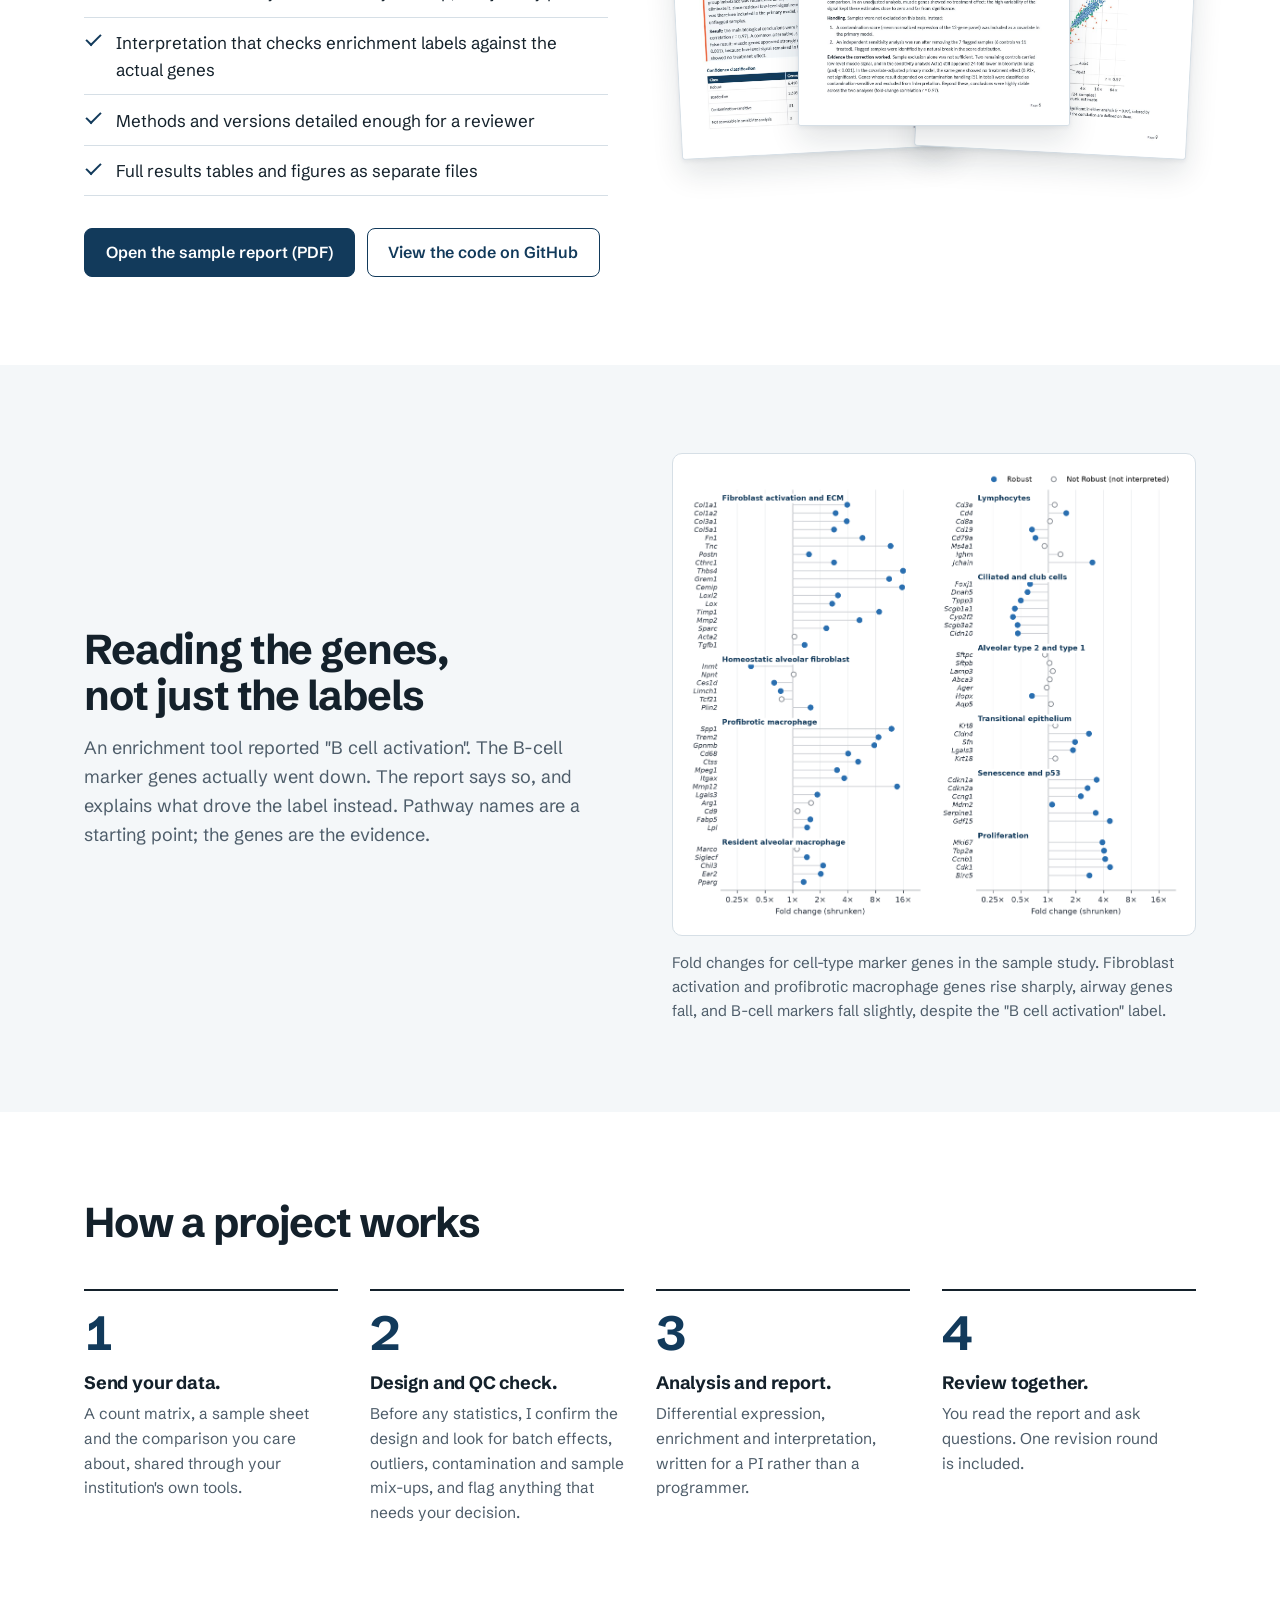
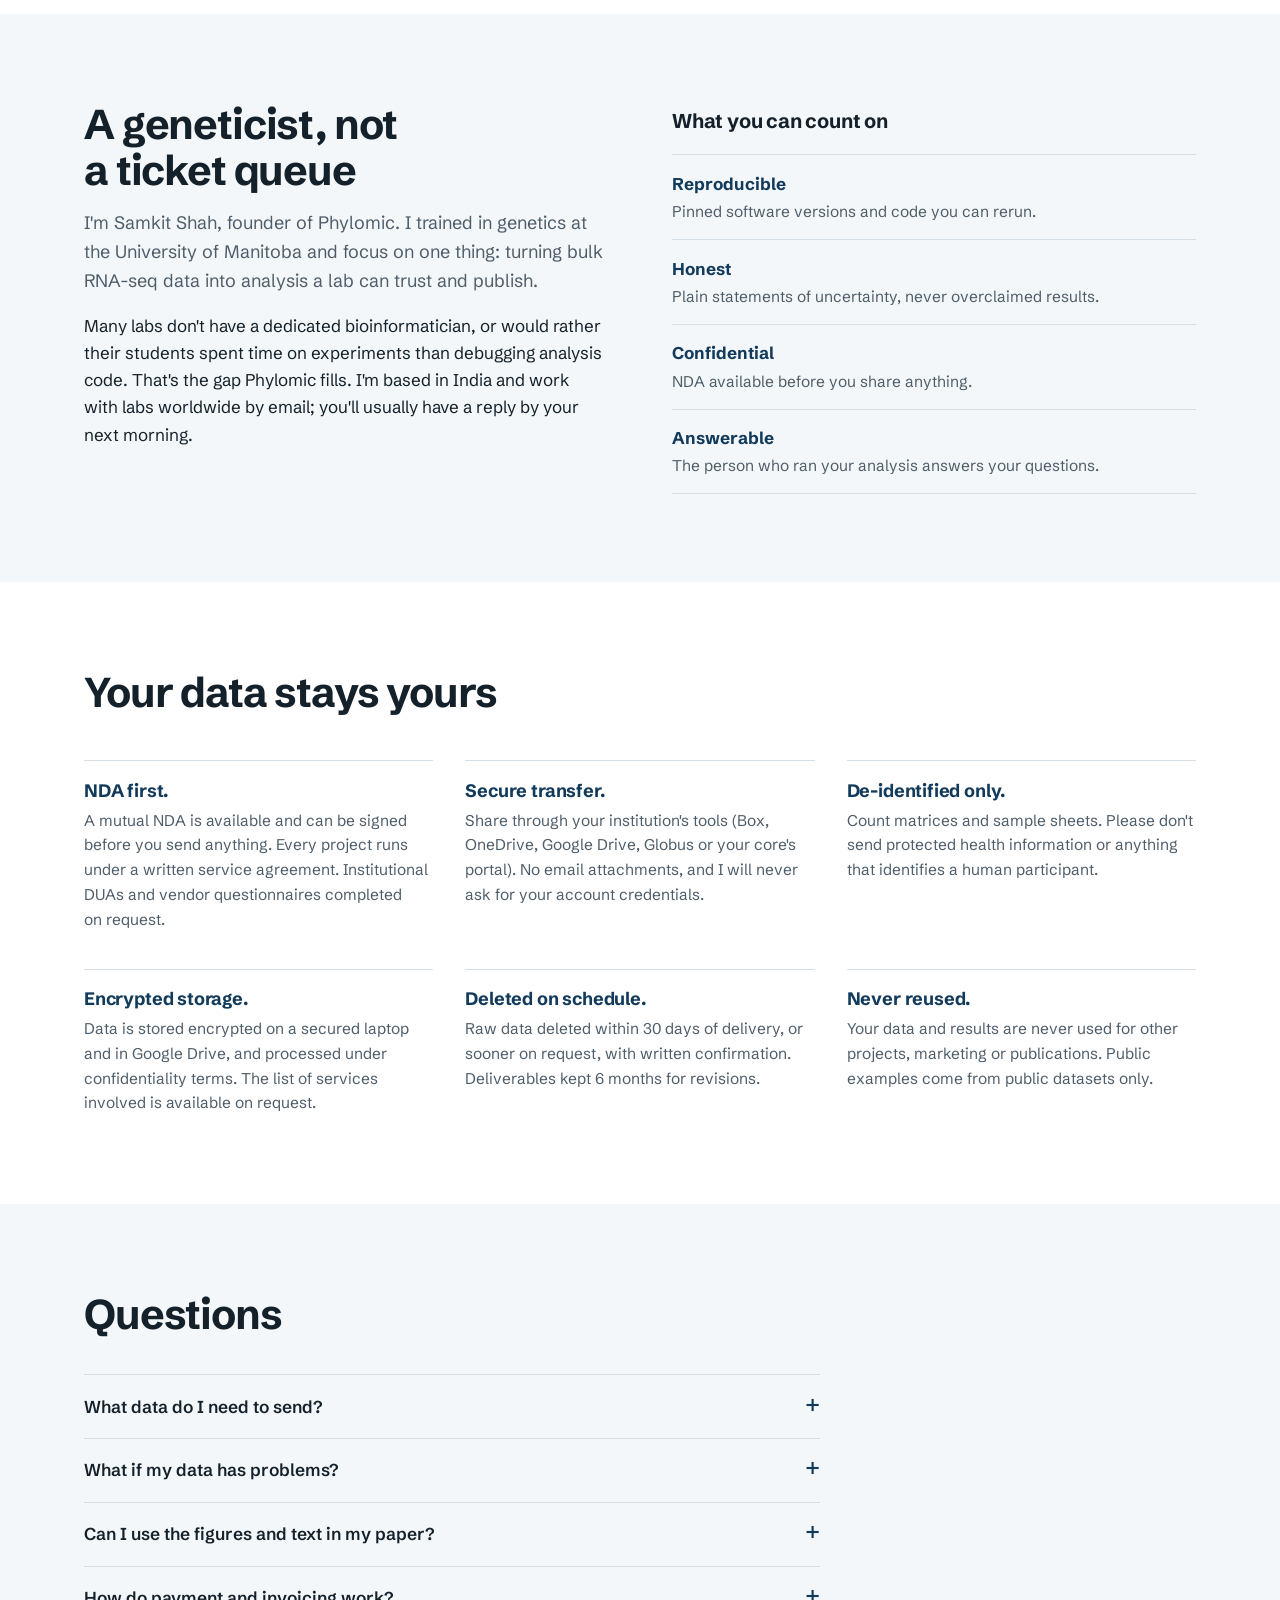
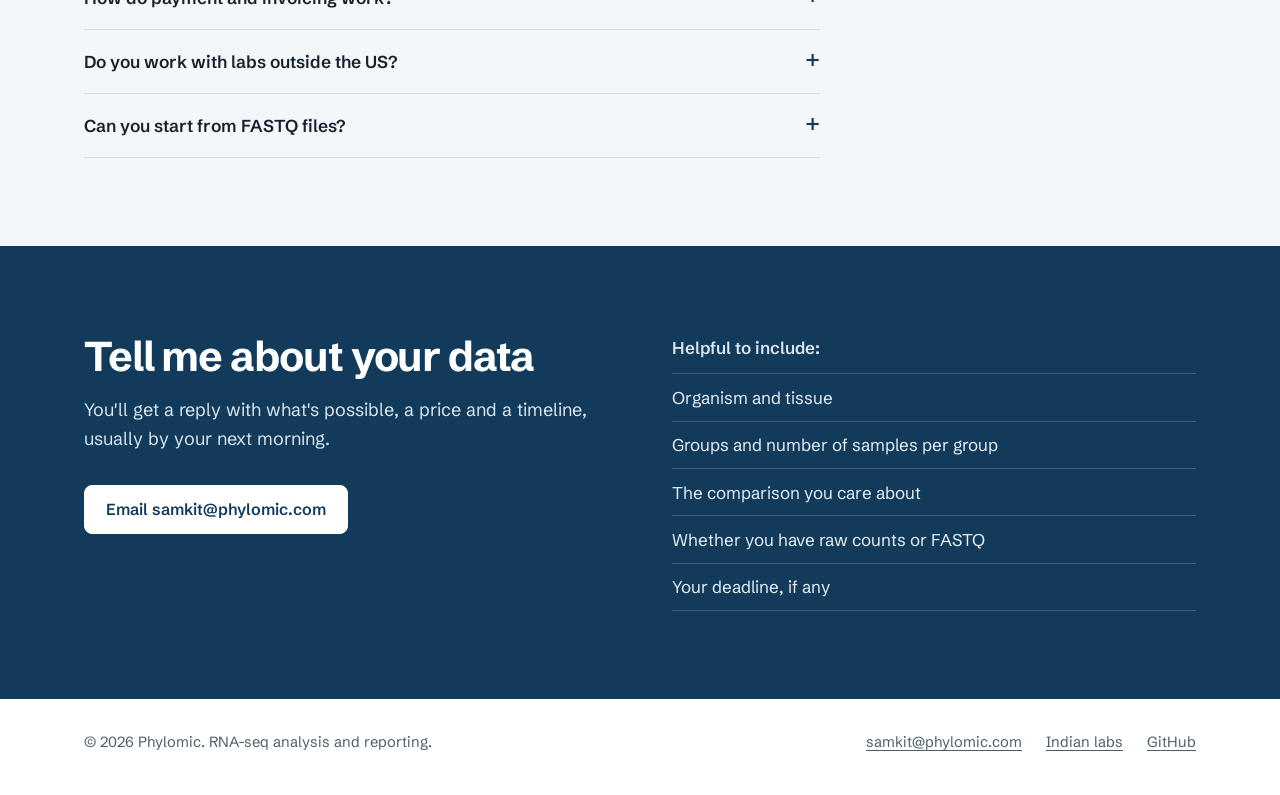
==== commit f07d0316: "Phylomic website Static site for phylomic.com: homepage, India page, shared stylesheet and assets.  " ====
--- a/index.html
+++ b/index.html
@@ -5,340 +5,368 @@
 <meta name="viewport" content="width=device-width, initial-scale=1">
 <title>Phylomic | Bulk RNA-seq analysis and reporting</title>
 <meta name="description" content="Publication-ready bulk RNA-seq differential expression reports for research labs. Careful QC, defensible statistics and clear figures, in 5 to 7 business days.">
+<link rel="canonical" href="https://phylomic.com/">
 <meta property="og:title" content="Phylomic | Bulk RNA-seq analysis and reporting">
 <meta property="og:description" content="Publication-ready differential expression reports for research labs, with QC you can defend in review.">
 <meta property="og:type" content="website">
-<meta property="og:url" content="https://phylomic.github.io/">
+<meta property="og:url" content="https://phylomic.com/">
 <meta property="og:site_name" content="Phylomic">
-<meta property="og:image" content="https://phylomic.github.io/assets/fig05_three_models.png">
-<meta property="og:image:alt" content="Estimated treatment effect on two muscle genes under three analysis approaches.">
+<meta property="og:image" content="https://phylomic.com/assets/report-p2.jpg">
+<meta property="og:image:alt" content="Executive summary page of a Phylomic RNA-seq report.">
 <meta name="twitter:card" content="summary_large_image">
-<link rel="canonical" href="https://phylomic.github.io/">
 <meta name="theme-color" content="#123A5B">
 <link rel="icon" type="image/png" href="assets/favicon.png">
 <link rel="apple-touch-icon" href="assets/apple-touch-icon.png">
 <link rel="preconnect" href="https://fonts.googleapis.com">
 <link rel="preconnect" href="https://fonts.gstatic.com" crossorigin>
-<link href="https://fonts.googleapis.com/css2?family=Outfit:wght@500;600;700&family=Source+Serif+4:ital,opsz,wght@0,8..60,400;0,8..60,600;1,8..60,400&display=swap" rel="stylesheet">
-<style>
-  :root {
-    --navy: #123A5B;
-    --coral: #F2683F;
-    --ink: #1C2A36;
-    --slate: #52606D;
-    --panel: #EEF3F7;
-    --rule: #D5DEE6;
-    --paper: #FFFFFF;
-    --sans: "Outfit", "Helvetica Neue", Arial, sans-serif;
-    --serif: "Source Serif 4", Georgia, "Times New Roman", serif;
-  }
-  * { box-sizing: border-box; }
-  html { scroll-behavior: smooth; }
-  @media (prefers-reduced-motion: reduce) { html { scroll-behavior: auto; } }
-  body {
-    margin: 0; background: var(--paper); color: var(--ink);
-    font-family: var(--serif); font-size: 1.125rem; line-height: 1.65;
-    -webkit-font-smoothing: antialiased;
-    font-variant-numeric: lining-nums;
-  }
-  .nowrap { white-space: nowrap; }
-  img { max-width: 100%; height: auto; display: block; }
-  a { color: var(--navy); text-underline-offset: 3px; text-decoration-thickness: 1px; }
-  a:hover { text-decoration-thickness: 2px; }
-  :focus-visible { outline: 3px solid var(--coral); outline-offset: 3px; border-radius: 2px; }
-
-  .wrap { max-width: 1120px; margin: 0 auto; padding: 0 1.5rem; }
-  .measure { max-width: 42rem; }
-
-  h1, h2, h3 { font-family: var(--sans); color: var(--navy); line-height: 1.15; margin: 0; }
-  h1 { font-size: clamp(2.2rem, 4.6vw, 3.4rem); font-weight: 700; letter-spacing: -0.02em; }
-  h2 { font-size: clamp(1.6rem, 2.8vw, 2.1rem); font-weight: 600; letter-spacing: -0.01em; margin-bottom: 1rem; }
-  h3 { font-size: 1.2rem; font-weight: 600; margin-bottom: 0.35rem; }
-  h1, h2 { text-wrap: balance; }
-  p, li, figcaption { text-wrap: pretty; }
-  p { margin: 0 0 1rem; }
-
-  /* Header */
-  header.site { border-bottom: 1px solid var(--rule); }
-  header.site .wrap { display: flex; align-items: center; justify-content: space-between; gap: 1rem; padding-top: 1rem; padding-bottom: 1rem; }
-  header.site img { width: 190px; }
-  nav.site { display: flex; gap: 1.5rem; font-family: var(--sans); font-size: 1rem; }
-  nav.site a { text-decoration: none; color: var(--ink); }
-  nav.site a:hover { color: var(--navy); text-decoration: underline; }
-  @media (max-width: 800px) { nav.site a:not(:last-child) { display: none; } header.site img { width: 160px; } }
-
-  /* Buttons */
-  .actions { display: flex; flex-wrap: wrap; gap: 0.75rem; margin-top: 1.75rem; }
-  .btn {
-    font-family: var(--sans); font-weight: 600; font-size: 1.02rem; text-decoration: none;
-    padding: 0.8rem 1.3rem; border-radius: 4px; border: 2px solid var(--navy); display: inline-block;
-  }
-  .btn.primary { background: var(--navy); color: #fff; }
-  .btn.primary:hover { background: #0C2A43; }
-  .btn.secondary { color: var(--navy); background: transparent; }
-  .btn.secondary:hover { background: var(--panel); }
-
-  /* Hero: headline beside a real figure */
-  .hero { padding: 4rem 0 3.5rem; }
-  .hero .grid { display: grid; grid-template-columns: 1fr 1.15fr; gap: 3rem; align-items: start; }
-  .hero .lede { font-size: 1.25rem; color: var(--slate); margin-top: 1.25rem; max-width: 34rem; }
-  @media (max-width: 900px) { .hero .grid { grid-template-columns: 1fr; gap: 2.25rem; } }
-
-  figure { margin: 0; }
-  .plate { background: var(--panel); padding: 1.1rem; border-radius: 3px; }
-  .plate img { background: #fff; }
-  figcaption { font-size: 0.97rem; line-height: 1.55; color: var(--ink); margin-top: 0.85rem; }
-  figcaption b { font-family: var(--sans); font-weight: 600; color: var(--navy); }
-
-  section { padding: 3.75rem 0; border-top: 1px solid var(--rule); }
-
-  /* Services table */
-  .services { width: 100%; border-collapse: collapse; margin-top: 1.5rem; font-size: 1.05rem; }
-  .services th, .services td { text-align: left; vertical-align: top; padding: 1.1rem 1rem 1.1rem 0; border-bottom: 1px solid var(--rule); }
-  .services thead th { font-family: var(--sans); font-weight: 600; font-size: 0.95rem; color: var(--slate); border-bottom: 2px solid var(--navy); }
-  .services .name { font-family: var(--sans); font-weight: 600; color: var(--navy); font-size: 1.15rem; white-space: nowrap; padding-right: 2rem; }
-  .services td.turn { white-space: nowrap; padding-right: 2rem; }
-  .services td.desc { padding-right: 2.5rem; }
-  .services .price { font-family: var(--sans); font-weight: 700; color: var(--navy); font-size: 1.35rem; white-space: nowrap; }
-  .services .price small { font-weight: 500; font-size: 0.9rem; color: var(--slate); }
-  .table-scroll { overflow-x: auto; }
-  @media (max-width: 640px) {
-    .services thead { display: none; }
-    .services, .services tbody, .services tr, .services td { display: block; width: 100%; }
-    .services tr { border-bottom: 1px solid var(--rule); padding: 1rem 0; }
-    .services td, .services .name, .services td.turn, .services td.desc { border: none; padding: 0.2rem 0; white-space: normal; }
-    .services td[data-label]::before { content: attr(data-label) ": "; font-family: var(--sans); font-weight: 600; color: var(--slate); font-size: 0.9rem; }
-    .services .price { margin-top: 0.4rem; }
-  }
-  .note { border-left: 3px solid var(--coral); padding: 0.2rem 0 0.2rem 1rem; margin-top: 1.75rem; }
-
-  /* Process: a real sequence, so numbered */
-  ol.steps { list-style: none; padding: 0; margin: 1.5rem 0 0; display: grid; grid-template-columns: repeat(4, 1fr); gap: 2rem; counter-reset: step; }
-  ol.steps li { counter-increment: step; border-top: 2px solid var(--navy); padding-top: 0.9rem; }
-  ol.steps li::before { content: counter(step); font-family: var(--sans); font-weight: 700; color: var(--coral); font-size: 1.1rem; display: block; margin-bottom: 0.3rem; }
-  ol.steps p { font-size: 1rem; color: var(--slate); margin: 0; }
-  @media (max-width: 900px) { ol.steps { grid-template-columns: 1fr 1fr; } }
-  @media (max-width: 560px) { ol.steps { grid-template-columns: 1fr; } }
-
-  /* Receive list */
-  ul.receive { padding-left: 1.2rem; margin: 0; }
-  ul.receive li { margin-bottom: 0.45rem; }
-  ul.receive li::marker { color: var(--coral); }
-
-  .two { display: grid; grid-template-columns: 1fr 1fr; gap: 3rem; align-items: start; }
-  @media (max-width: 900px) { .two { grid-template-columns: 1fr; gap: 2rem; } }
-
-  /* Data security: labelled paragraphs */
-  .policy p { margin: 0 0 1.1rem; }
-  .policy p:last-child { margin-bottom: 0; }
-  .policy strong { font-family: var(--sans); font-weight: 600; color: var(--navy); }
-  .aside-link { margin: 1.25rem 0 0; font-family: var(--sans); font-size: 1rem; }
-
-  /* FAQ */
-  details { border-bottom: 1px solid var(--rule); padding: 1rem 0; }
-  details:first-of-type { border-top: 1px solid var(--rule); }
-  summary { font-family: var(--sans); font-weight: 600; color: var(--navy); font-size: 1.1rem; cursor: pointer; list-style: none; display: flex; justify-content: space-between; gap: 1rem; }
-  summary::-webkit-details-marker { display: none; }
-  summary::after { content: "+"; font-weight: 500; color: var(--coral); font-size: 1.4rem; line-height: 1; margin-top: 0.1rem; }
-  details[open] summary::after { content: "\2212"; }
-  details p { margin: 0.75rem 0 0; color: var(--ink); }
-
-  /* Contact band */
-  .contact { background: var(--navy); color: #fff; border-top: none; }
-  .contact h2 { color: #fff; }
-  .contact p { color: #DCE6EE; }
-  .contact .btn.primary { background: #fff; color: var(--navy); border-color: #fff; }
-  .contact .btn.primary:hover { background: var(--panel); }
-  .contact a:not(.btn) { color: #fff; }
-
-  footer.site { font-family: var(--sans); font-size: 0.92rem; color: var(--slate); padding: 1.75rem 0 2.5rem; }
-  footer.site .wrap { display: flex; flex-wrap: wrap; justify-content: space-between; gap: 0.75rem 1.5rem; }
-  footer.site a { color: var(--slate); }
-  footer.site a:hover { color: var(--navy); }
-  footer.site .links { display: flex; gap: 1.5rem; }
-</style>
+<link rel="stylesheet" href="https://fonts.googleapis.com/css2?family=Schibsted+Grotesk:wght@400;500;600;700&amp;display=swap">
+<link rel="stylesheet" href="assets/site.css">
+<script type="application/ld+json">
+{
+  "@context": "https://schema.org",
+  "@type": "ProfessionalService",
+  "name": "Phylomic",
+  "url": "https://phylomic.com/",
+  "email": "samkit@phylomic.com",
+  "logo": "https://phylomic.com/assets/phylomic-logo.png",
+  "description": "Publication-ready bulk RNA-seq differential expression reports for research labs.",
+  "founder": { "@type": "Person", "name": "Samkit Shah" },
+  "areaServed": "Worldwide",
+  "address": { "@type": "PostalAddress", "addressLocality": "Surat", "addressRegion": "Gujarat", "addressCountry": "IN" }
+}
+</script>
 </head>
 <body>
-
-<header class="site">
+<a class="skip" href="#main">Skip to content</a>
+
+<header class="site-header">
   <div class="wrap">
-    <a href="#top" aria-label="Phylomic home"><img src="assets/phylomic-logo.png" alt="Phylomic, bioinformatics analysis and reporting" width="190" height="73"></a>
-    <nav class="site" aria-label="Main">
+    <a class="brand" href="./" aria-label="Phylomic home"><img src="assets/phylomic-logo.png" alt="Phylomic" width="150" height="58"></a>
+    <nav class="site-nav" aria-label="Main">
       <a href="#services">Services</a>
       <a href="#sample">Sample report</a>
-      <a href="#about">About</a>
+      <a href="#process">How it works</a>
       <a href="#data-security">Data security</a>
-      <a href="#contact">Contact</a>
+      <a href="#faq">FAQ</a>
     </nav>
+    <a class="btn btn-primary btn-small" href="mailto:samkit@phylomic.com?subject=RNA-seq%20analysis%20enquiry">Email about your data</a>
   </div>
 </header>
 
-<main id="top">
-
-  <div class="hero">
-    <div class="wrap grid">
-      <div>
-        <h1>RNA-seq analysis you can defend in review.</h1>
-        <p class="lede">Publication-ready differential expression reports for research labs. Careful QC before any biology, honest statistics, and figures ready for your manuscript, in 5 to 7 business days.</p>
+<main id="main">
+
+  <section class="hero" aria-labelledby="hero-title">
+    <div class="wrap hero-grid">
+      <div>
+        <h1 id="hero-title">RNA-seq analysis you can defend in review.</h1>
+        <p class="lede">Publication-ready differential expression reports for research labs. QC before any biology, honest statistics, and figures ready for your manuscript.</p>
+        <ul class="facts">
+          <li><strong>Fixed quote</strong><span>agreed before any work starts</span></li>
+          <li><strong>5 to 7 days</strong><span>business days to delivery</span></li>
+          <li><strong>Every dataset</strong><span>QC-checked before results</span></li>
+        </ul>
         <div class="actions">
-          <a class="btn primary" href="mailto:phylomicx@gmail.com?subject=RNA-seq%20analysis%20enquiry">Email about your data</a>
-          <a class="btn secondary" href="assets/Phylomic_GSE301216_report.pdf">Read a sample report</a>
-        </div>
-      </div>
-      <figure>
-        <div class="plate">
-          <a href="assets/fig05_three_models.png" aria-label="Open figure at full size"><img src="assets/fig05_three_models.png" alt="Two panels showing the estimated bleomycin effect on the muscle genes Acta1 and Myh1 under three analysis approaches. Unadjusted: about 1-fold, not significant. Sample exclusion: about 0.04-fold, significant. Covariate adjusted: about 0.9-fold, not significant." width="1875" height="852"></a>
-        </div>
-        <figcaption><b>A false result, caught before it reached the report.</b> In a public mouse lung fibrosis dataset, some samples carried traces of muscle tissue. Removing those samples, the most common fix, made muscle genes look 24-fold suppressed by treatment. Modeling the contamination instead showed no effect. This is the kind of check every Phylomic project gets.</figcaption>
+          <a class="btn btn-primary" href="mailto:samkit@phylomic.com?subject=RNA-seq%20analysis%20enquiry">Email about your data</a>
+          <a class="btn btn-secondary" href="assets/Phylomic_GSE301216_report.pdf">Read a sample report</a>
+        </div>
+      </div>
+
+      <figure class="specimen">
+        <div class="specimen-panel">
+          <p class="specimen-title">Acta1 in bleomycin-treated mouse lung</p>
+          <p class="specimen-sub">Same data, three analyses. Fold change, treated vs control.</p>
+          <div class="specimen-plot" role="img" aria-label="Acta1 fold change, treated versus control, under three analyses of the same data. No adjustment, 24 samples: 0.98 times, not significant. Remove flagged samples, 17 samples: 0.042 times, padj below 0.001, a false 24-fold drop. Model the contamination, 24 samples: 0.93 times, not significant, correctly showing no effect.">
+          <svg class="fig-wide" viewBox="0 0 420 350" aria-hidden="true">
+            <line class="fig-refline" x1="336.7" y1="28" x2="336.7" y2="318"/>
+            <text class="fig-ref" x="336.7" y="18" text-anchor="middle">no change</text>
+
+            <text class="fig-label" x="20" y="44">No adjustment<tspan class="fig-n" dx="8">24 samples</tspan></text>
+            <line class="fig-track" x1="20" y1="64" x2="400" y2="64"/>
+            <circle class="fig-dot" cx="334.8" cy="64" r="7"/>
+            <text class="fig-value" x="334.8" y="90" text-anchor="end">0.98×, not significant</text>
+
+            <text class="fig-label" x="20" y="128">Remove flagged samples<tspan class="fig-n" dx="8">17 samples</tspan></text>
+            <line class="fig-track" x1="20" y1="148" x2="400" y2="148"/>
+            <line class="fig-trail" x1="47" y1="148" x2="336.7" y2="148"/>
+            <g class="fig-move"><circle class="fig-dot-false" cx="47" cy="148" r="8.5"/></g>
+            <g class="fig-reveal">
+              <text class="fig-value" x="36" y="174">0.042×, padj &lt; 0.001</text>
+              <text class="fig-false" x="36" y="194">24-fold drop. False.</text>
+            </g>
+
+            <text class="fig-label" x="20" y="232">Model the contamination<tspan class="fig-n" dx="8">24 samples</tspan></text>
+            <line class="fig-track" x1="20" y1="252" x2="400" y2="252"/>
+            <circle class="fig-dot" cx="330" cy="252" r="7"/>
+            <text class="fig-value" x="330" y="278" text-anchor="end">0.93×, not significant</text>
+            <text class="fig-true" x="330" y="298" text-anchor="end">No effect. Correct.</text>
+
+            <line class="fig-axis" x1="20" y1="318" x2="400" y2="318"/>
+            <g class="fig-axis">
+              <line x1="20" y1="318" x2="20" y2="323"/><line x1="83.3" y1="318" x2="83.3" y2="323"/><line x1="146.7" y1="318" x2="146.7" y2="323"/><line x1="210" y1="318" x2="210" y2="323"/><line x1="273.3" y1="318" x2="273.3" y2="323"/><line x1="336.7" y1="318" x2="336.7" y2="323"/><line x1="400" y1="318" x2="400" y2="323"/>
+            </g>
+            <g class="fig-tick" text-anchor="middle">
+              <text x="20" y="340">1/32×</text><text x="83.3" y="340">1/16×</text><text x="146.7" y="340">1/8×</text><text x="210" y="340">1/4×</text><text x="273.3" y="340">1/2×</text><text x="336.7" y="340">1×</text><text x="400" y="340">2×</text>
+            </g>
+          </svg>
+          <svg class="fig-narrow" viewBox="0 0 300 350" aria-hidden="true">
+            <line class="fig-refline" x1="240.7" y1="28" x2="240.7" y2="318"/>
+            <text class="fig-ref" x="240.7" y="18" text-anchor="middle">no change</text>
+
+            <text class="fig-label" x="14" y="44">No adjustment<tspan class="fig-n" dx="8">24 samples</tspan></text>
+            <line class="fig-track" x1="14" y1="64" x2="286" y2="64"/>
+            <circle class="fig-dot" cx="239.3" cy="64" r="7"/>
+            <text class="fig-value" x="239.3" y="90" text-anchor="end">0.98×, not significant</text>
+
+            <text class="fig-label" x="14" y="128">Remove flagged samples<tspan class="fig-n" dx="8">17 samples</tspan></text>
+            <line class="fig-track" x1="14" y1="148" x2="286" y2="148"/>
+            <line class="fig-trail" x1="33.3" y1="148" x2="240.7" y2="148"/>
+            <g class="fig-move"><circle class="fig-dot-false" cx="33.3" cy="148" r="8.5"/></g>
+            <g class="fig-reveal">
+              <text class="fig-value" x="14" y="174">0.042×, padj &lt; 0.001</text>
+              <text class="fig-false" x="14" y="194">24-fold drop. False.</text>
+            </g>
+
+            <text class="fig-label" x="14" y="232">Model the contamination<tspan class="fig-n" dx="8">24 samples</tspan></text>
+            <line class="fig-track" x1="14" y1="252" x2="286" y2="252"/>
+            <circle class="fig-dot" cx="235.9" cy="252" r="7"/>
+            <text class="fig-value" x="235.9" y="278" text-anchor="end">0.93×, not significant</text>
+            <text class="fig-true" x="235.9" y="298" text-anchor="end">No effect. Correct.</text>
+
+            <line class="fig-axis" x1="14" y1="318" x2="286" y2="318"/>
+            <g class="fig-axis"><line x1="14.0" y1="318" x2="14.0" y2="323"/><line x1="59.3" y1="318" x2="59.3" y2="323"/><line x1="104.7" y1="318" x2="104.7" y2="323"/><line x1="150.0" y1="318" x2="150.0" y2="323"/><line x1="195.3" y1="318" x2="195.3" y2="323"/><line x1="240.7" y1="318" x2="240.7" y2="323"/><line x1="286.0" y1="318" x2="286.0" y2="323"/></g>
+            <g class="fig-tick" text-anchor="middle"><text x="14.0" y="340">1/32×</text><text x="59.3" y="340">1/16×</text><text x="104.7" y="340">1/8×</text><text x="150.0" y="340">1/4×</text><text x="195.3" y="340">1/2×</text><text x="240.7" y="340">1×</text><text x="286.0" y="340">2×</text></g>
+          </svg>
+          </div>
+        </div>
+        <figcaption><strong>A false result, caught before it reached the report.</strong> Seven samples carried traces of muscle tissue. Dropping them, the usual fix, left residual signal in two controls and made muscle genes look 24-fold suppressed. Modeling the contamination showed no effect. Every Phylomic project gets this level of QC.</figcaption>
       </figure>
     </div>
-  </div>
-
-  <section id="services">
-    <div class="wrap">
-      <h2>Services</h2>
-      <p class="measure">Fixed prices, fixed scope, no hourly billing. You send a count matrix and a sample sheet; you receive a report you can use.</p>
-      <div class="table-scroll">
-        <table class="services">
-          <thead>
-            <tr><th scope="col">Service</th><th scope="col">What's included</th><th scope="col">Turnaround</th><th scope="col">Price</th></tr>
-          </thead>
-          <tbody>
-            <tr>
-              <td class="name">DE Report</td>
-              <td class="desc">One comparison, up to 24 samples. Full QC, DESeq2 differential expression, pathway enrichment, publication-ready figures, results tables and a written interpretation. One revision round.</td>
-              <td class="turn" data-label="Turnaround">5 to 7 business days</td>
-              <td class="price">$750</td>
-            </tr>
-            <tr>
-              <td class="name">Analysis Desk</td>
-              <td class="desc">Standing analysis support for labs that sequence regularly. Up to two DE Reports a month, priority turnaround and a monthly call. <span class="nowrap">Three-month</span> minimum.</td>
-              <td class="turn" data-label="Turnaround">3 to 5 business days</td>
-              <td class="price">$1,200 <small>per month</small></td>
-            </tr>
-          </tbody>
-        </table>
-      </div>
-      <p class="measure" style="margin-top:1rem; font-size:1rem; color:var(--slate);">Additional comparisons are $200 each. Prices in USD.</p>
-      <div class="note measure">
-        <p style="margin:0;"><strong>Founding labs:</strong> the first five DE Reports are $450, in exchange for a short testimonial. <strong>Not sure yet?</strong> If your data is already public on GEO with raw counts, I can reanalyze one comparison free so you can judge the work first.</p>
-      </div>
-      <p class="aside-link"><a href="#data-security">How your data is handled</a></p>
-    </div>
-  </section>
-
-  <section id="process">
-    <div class="wrap">
-      <h2>How a project works</h2>
-      <ol class="steps">
-        <li><h3>Send your data</h3><p>A count matrix and a sample sheet, plus the comparison you care about. Shared however suits you.</p></li>
-        <li><h3>Design and QC check</h3><p>Before any statistics, I confirm the design, look for batch effects, outliers and sample problems, and flag anything that needs a decision.</p></li>
-        <li><h3>Analysis and report</h3><p>Differential expression, enrichment and interpretation, written for a PI rather than a programmer.</p></li>
-        <li><h3>Review together</h3><p>You read the report and ask questions. One revision round is included.</p></li>
-      </ol>
-    </div>
-  </section>
-
-  <section id="sample">
-    <div class="wrap two">
-      <div>
-        <h2>See the full sample report</h2>
-        <p>Every project follows the same standard as this worked example: a reanalysis of a published bleomycin lung fibrosis study (GSE301216, 10 controls vs 14 treated mice).</p>
-        <ul class="receive">
-          <li>An executive summary a PI can read in five minutes</li>
+  </section>
+
+  <section class="band band-ruled" aria-labelledby="compare-title">
+    <div class="wrap">
+      <h2 id="compare-title">A fixed quote. Fixed scope. A real deadline.</h2>
+      <p class="intro">Most labs without a bioinformatician send data to a core facility and pay by the hour. Here is the difference.</p>
+      <table class="compare">
+        <thead>
+          <tr><td></td><th scope="col">Typical university core</th><th scope="col" class="us">Phylomic</th></tr>
+        </thead>
+        <tbody>
+          <tr><th scope="row">How you pay</th><td class="them" data-label="Typical core">By the hour, total unknown until the work is done</td><td class="us" data-label="Phylomic">One fixed quote, agreed before work starts</td></tr>
+          <tr><th scope="row">Getting a quote</th><td class="them" data-label="Typical core">Scoping meeting first</td><td class="us" data-label="Phylomic">Email a short description, quote by your next morning</td></tr>
+          <tr><th scope="row">Turnaround</th><td class="them" data-label="Typical core">Given after a scoping meeting</td><td class="us" data-label="Phylomic">5 to 7 business days</td></tr>
+          <tr><th scope="row">QC</th><td class="them" data-label="Typical core">Varies</td><td class="us" data-label="Phylomic">Design and QC check before any statistics</td></tr>
+          <tr><th scope="row">What you get</th><td class="them" data-label="Typical core">Results files</td><td class="us" data-label="Phylomic">Report written for a PI, figures, tables, methods text</td></tr>
+          <tr><th scope="row">If something is wrong with the data</th><td class="them" data-label="Typical core">Often found later</td><td class="us" data-label="Phylomic">Flagged before results, with a recommendation</td></tr>
+        </tbody>
+      </table>
+    </div>
+  </section>
+
+  <section id="services" class="band band-mist" aria-labelledby="services-title">
+    <div class="wrap">
+      <h2 id="services-title">Services</h2>
+      <p class="intro">Send a count matrix and a sample sheet. Get back a report you can use. Every project is quoted up front, at a fixed price, before any work starts.</p>
+      <div class="plans">
+        <article class="plan plan-main">
+          <h3>DE Report</h3>
+          <p class="plan-for">For a single experiment.</p>
+          <p class="plan-kind">Per project</p>
+          <p class="plan-lead">5 to 7 business days</p>
+          <ul>
+            <li>One comparison, up to 24 samples</li>
+            <li>Full QC and design check</li>
+            <li>DESeq2 differential expression and pathway enrichment</li>
+            <li>Publication-ready figures, tables and methods text</li>
+            <li>Written interpretation and one revision round</li>
+          </ul>
+          <a class="btn btn-primary" href="mailto:samkit@phylomic.com?subject=DE%20Report%20enquiry">Ask about a DE Report</a>
+        </article>
+        <article class="plan">
+          <h3>Analysis Desk</h3>
+          <p class="plan-for">For labs that sequence regularly.</p>
+          <p class="plan-kind">Monthly plan</p>
+          <p class="plan-lead">Within 5 business days</p>
+          <ul>
+            <li>Up to two DE Reports a month</li>
+            <li>Priority turnaround</li>
+            <li>Monthly call</li>
+            <li>Three-month minimum</li>
+          </ul>
+          <a class="btn btn-secondary" href="mailto:samkit@phylomic.com?subject=Analysis%20Desk%20enquiry">Ask about the Analysis Desk</a>
+        </article>
+        <article class="plan">
+          <h3>Retainer</h3>
+          <p class="plan-for">For labs and biotech teams with ongoing sequencing.</p>
+          <p class="plan-kind">Monthly plan</p>
+          <p class="plan-lead">Within 5 business days</p>
+          <ul>
+            <li>Up to four projects a month from counts</li>
+            <li>QC review on every dataset</li>
+            <li>Monthly 30-minute call</li>
+            <li>Cancel any month</li>
+          </ul>
+          <a class="btn btn-secondary" href="mailto:samkit@phylomic.com?subject=Retainer%20enquiry">Ask about the Retainer</a>
+        </article>
+      </div>
+      <div class="quote">
+        <p><strong>Get a quote.</strong> Tell me the organism, groups, sample count and the comparison you care about. You'll have a fixed quote and a timeline by your next morning.</p>
+        <a class="btn btn-primary" href="mailto:samkit@phylomic.com?subject=Quote%20request">Request a quote</a>
+      </div>
+      <p class="fineprint">Additional comparisons and larger studies quoted on request. Lab in India? See <a href="india/">Phylomic for Indian labs</a>.</p>
+    </div>
+  </section>
+
+  <section id="sample" class="band" aria-labelledby="sample-title">
+    <div class="wrap split">
+      <div>
+        <h2 id="sample-title">See exactly what you'll receive</h2>
+        <p class="intro">Every project follows the same standard as this worked example, a reanalysis of a published bleomycin lung fibrosis study (GSE301216, 10 controls vs 14 treated mice).</p>
+        <ul class="checklist">
+          <li>Executive summary a PI can read in five minutes</li>
           <li>QC that explains what was found and how it was handled</li>
           <li>Results classified by how well they hold up, not just by <span class="nowrap">p-value</span></li>
-          <li>Biological interpretation that checks enrichment labels against the actual genes</li>
+          <li>Interpretation that checks enrichment labels against the actual genes</li>
           <li>Methods and versions detailed enough for a reviewer</li>
           <li>Full results tables and figures as separate files</li>
         </ul>
         <div class="actions">
-          <a class="btn primary" href="assets/Phylomic_GSE301216_report.pdf">Open the report (PDF)</a>
-          <a class="btn secondary" href="https://github.com/Phylomic/phylomic-rnaseq-flagship">View the code on GitHub</a>
-        </div>
-      </div>
-      <figure>
-        <div class="plate">
-          <a href="assets/fig09_marker_panels.png" aria-label="Open figure at full size"><img src="assets/fig09_marker_panels.png" alt="Fold changes for cell-type marker genes in bleomycin lungs: fibroblast activation and profibrotic macrophage genes increase strongly, airway cilia and club-cell genes decrease, B-cell markers decrease slightly and Acta2 is unchanged." width="2114" height="1939" loading="lazy"></a>
-        </div>
-        <figcaption><b>Reading the genes, not just the labels.</b> An enrichment tool reported "B cell activation," but B-cell marker genes actually went down. The report says so, and explains what drove the label instead.</figcaption>
+          <a class="btn btn-primary" href="assets/Phylomic_GSE301216_report.pdf">Open the sample report (PDF)</a>
+          <a class="btn btn-secondary" href="https://github.com/Phylomic/phylomic-rnaseq-flagship">View the code on GitHub</a>
+        </div>
+      </div>
+      <div class="pages">
+        <a class="page page-1" href="assets/Phylomic_GSE301216_report.pdf"><img src="assets/report-p2.jpg" alt="Executive summary page" width="909" height="1286" loading="lazy"></a>
+        <a class="page page-3" href="assets/Phylomic_GSE301216_report.pdf"><img src="assets/report-p9.jpg" alt="Volcano plot page" width="909" height="1286" loading="lazy"></a>
+        <a class="page page-2" href="assets/Phylomic_GSE301216_report.pdf"><img src="assets/report-p6.jpg" alt="QC finding page" width="909" height="1286" loading="lazy"></a>
+      </div>
+    </div>
+  </section>
+
+  <section class="band band-mist" aria-labelledby="genes-title">
+    <div class="wrap split">
+      <div>
+        <h2 id="genes-title">Reading the genes, not just the labels</h2>
+        <p class="intro">An enrichment tool reported "B cell activation". The B-cell marker genes actually went down. The report says so, and explains what drove the label instead. Pathway names are a starting point; the genes are the evidence.</p>
+      </div>
+      <figure class="panel-fig">
+        <div class="frame">
+          <img src="assets/fig09_marker_panels.png" alt="Fold changes for cell-type marker genes in bleomycin lungs: fibroblast activation and profibrotic macrophage genes increase strongly, airway cilia and club-cell genes decrease, B-cell markers decrease slightly and Acta2 is unchanged." width="2114" height="1939" loading="lazy">
+        </div>
+        <figcaption>Fold changes for cell-type marker genes in the sample study. Fibroblast activation and profibrotic macrophage genes rise sharply, airway genes fall, and B-cell markers fall slightly, despite the "B cell activation" label.</figcaption>
       </figure>
     </div>
   </section>
 
-  <section id="about">
-    <div class="wrap two">
-      <div>
-        <h2>About</h2>
-        <p>I'm Samkit Shah, founder of Phylomic. I trained in genetics at the University of Manitoba and focus on one thing: turning bulk RNA-seq data into analysis a lab can trust and publish.</p>
-        <p>Many labs don't have a dedicated bioinformatician, or would rather their students spent time on experiments than on debugging analysis code. That's the gap Phylomic fills.</p>
-      </div>
-      <div>
-        <h2>What you can count on</h2>
-        <ul class="receive">
-          <li>Reproducible analysis: pinned software versions and code you can rerun</li>
-          <li>Plain statements of uncertainty, never overclaimed results</li>
-          <li><a href="#data-security">Your data kept confidential, with an NDA available before you share anything</a></li>
-          <li>A person who answers your questions about the analysis</li>
+  <section id="process" class="band" aria-labelledby="process-title">
+    <div class="wrap">
+      <h2 id="process-title">How a project works</h2>
+      <ol class="steps">
+        <li><h3>Send your data.</h3><p>A count matrix, a sample sheet and the comparison you care about, shared through your institution's own tools.</p></li>
+        <li><h3>Design and QC check.</h3><p>Before any statistics, I confirm the design and look for batch effects, outliers, contamination and sample mix-ups, and flag anything that needs your decision.</p></li>
+        <li><h3>Analysis and report.</h3><p>Differential expression, enrichment and interpretation, written for a PI rather than a programmer.</p></li>
+        <li><h3>Review together.</h3><p>You read the report and ask questions. One revision round is included.</p></li>
+      </ol>
+    </div>
+  </section>
+
+  <section id="about" class="band band-mist" aria-labelledby="about-title">
+    <div class="wrap split split-top">
+      <div>
+        <h2 id="about-title">A geneticist, not a ticket queue</h2>
+        <p class="intro">I'm Samkit Shah, founder of Phylomic. I trained in genetics at the University of Manitoba and focus on one thing: turning bulk RNA-seq data into analysis a lab can trust and publish.</p>
+        <p>Many labs don't have a dedicated bioinformatician, or would rather their students spent time on experiments than debugging analysis code. That's the gap Phylomic fills. I'm based in India and work with labs worldwide by email; you'll usually have a reply by your next morning.</p>
+      </div>
+      <div>
+        <h3 class="subhead">What you can count on</h3>
+        <ul class="values">
+          <li><strong>Reproducible</strong><span>Pinned software versions and code you can rerun.</span></li>
+          <li><strong>Honest</strong><span>Plain statements of uncertainty, never overclaimed results.</span></li>
+          <li><strong>Confidential</strong><span>NDA available before you share anything.</span></li>
+          <li><strong>Answerable</strong><span>The person who ran your analysis answers your questions.</span></li>
         </ul>
       </div>
     </div>
   </section>
 
-  <section id="data-security">
-    <div class="wrap"><div class="measure policy">
-      <h2>Data security and confidentiality</h2>
-      <p><strong>Before any data is shared.</strong> A mutual NDA is available on request and can be signed before you send anything. Every project also runs under a written service agreement with confidentiality terms. If your institution requires its own data use agreement or a vendor security questionnaire, I'll complete it.</p>
-      <p><strong>Transfer.</strong> Share data through your institution's own tools (Box, OneDrive, Google Drive, Globus, or your sequencing core's portal). Data is never requested as email attachments, and I will never ask for your account credentials.</p>
-      <p><strong>What I accept.</strong> De-identified data only: count matrices and sample sheets. Please don't send protected health information or anything that identifies a human participant.</p>
-      <p><strong>Storage and processing.</strong> Data is stored encrypted on a secured laptop and in Google Drive, and processed there and with a cloud analysis service used under confidentiality terms. A list of the services involved is available on request.</p>
-      <p><strong>Retention and deletion.</strong> Your raw data is deleted within 30 days of final delivery, or sooner on request, with written confirmation if you want it. Deliverables are kept for 6 months so revisions stay possible, unless you ask for earlier deletion.</p>
-      <p><strong>No reuse.</strong> Your data and results are never used for other projects, marketing or publications. Anything shown publicly as an example comes from public datasets, or from yours only with your written permission.</p>
-    </div></div>
-  </section>
-
-  <section id="faq">
-    <div class="wrap"><div class="measure">
-      <h2>Questions</h2>
-      <details>
-        <summary>What data do I need to send?</summary>
-        <p>A gene-level count matrix (raw counts, not normalized values) and a sample sheet describing each sample's group and any other relevant factors, such as batch or sex. If you're unsure what you have, send a description and I'll tell you.</p>
-      </details>
-      <details>
-        <summary>What if my data has problems?</summary>
-        <p>Then you'll hear about them before any results are reported, with a clear explanation and a recommendation. Finding problems early is part of the service, not an extra.</p>
-      </details>
-      <details>
-        <summary>Can I use the figures and text in my paper?</summary>
-        <p>Yes. The figures, tables and methods are yours to use in manuscripts, grants and presentations.</p>
-      </details>
-      <details>
-        <summary>How do payment and invoicing work?</summary>
-        <p>You receive an invoice in USD. Projects over $500 are billed 50% upfront, with the balance due within 14 days of delivery. The Analysis Desk is billed monthly in advance.</p>
-      </details>
-      <details>
-        <summary>Do you work with labs outside the US?</summary>
-        <p>Yes. Phylomic is based in India and works with labs internationally. Everything happens by email and shared files.</p>
-      </details>
-    </div></div>
-  </section>
-
-  <section id="contact" class="contact">
-    <div class="wrap"><div class="measure">
-      <h2>Tell me about your data</h2>
-      <p>Send a short description of your experiment: organism, groups, number of samples and what you want to compare. You'll get a reply with what's possible, a price and a timeline.</p>
-      <div class="actions">
-        <a class="btn primary" href="mailto:phylomicx@gmail.com?subject=RNA-seq%20analysis%20enquiry">Email phylomicx@gmail.com</a>
-      </div>
-    </div></div>
+  <section id="data-security" class="band" aria-labelledby="security-title">
+    <div class="wrap">
+      <h2 id="security-title">Your data stays yours</h2>
+      <div class="grid-3">
+        <div><h3>NDA first.</h3><p>A mutual NDA is available and can be signed before you send anything. Every project runs under a written service agreement. Institutional DUAs and vendor questionnaires completed on request.</p></div>
+        <div><h3>Secure transfer.</h3><p>Share through your institution's tools (Box, OneDrive, Google Drive, Globus or your core's portal). No email attachments, and I will never ask for your account credentials.</p></div>
+        <div><h3>De-identified only.</h3><p>Count matrices and sample sheets. Please don't send protected health information or anything that identifies a human participant.</p></div>
+        <div><h3>Encrypted storage.</h3><p>Data is stored encrypted on a secured laptop and in Google Drive, and processed under confidentiality terms. The list of services involved is available on request.</p></div>
+        <div><h3>Deleted on schedule.</h3><p>Raw data deleted within 30 days of delivery, or sooner on request, with written confirmation. Deliverables kept 6 months for revisions.</p></div>
+        <div><h3>Never reused.</h3><p>Your data and results are never used for other projects, marketing or publications. Public examples come from public datasets only.</p></div>
+      </div>
+    </div>
+  </section>
+
+  <section id="faq" class="band band-mist" aria-labelledby="faq-title">
+    <div class="wrap">
+      <h2 id="faq-title">Questions</h2>
+      <div class="faq">
+        <details>
+          <summary>What data do I need to send?</summary>
+          <p>A gene-level count matrix of raw counts, not normalized values, and a sample sheet with each sample's group and any batch or sex information. If you're unsure what you have, send a description and I'll tell you.</p>
+        </details>
+        <details>
+          <summary>What if my data has problems?</summary>
+          <p>You'll hear about them before any results are reported, with a clear explanation and a recommendation. Finding problems early is part of the service.</p>
+        </details>
+        <details>
+          <summary>Can I use the figures and text in my paper?</summary>
+          <p>Yes. The figures, tables and methods text are yours to use in manuscripts, grants and talks.</p>
+        </details>
+        <details>
+          <summary>How do payment and invoicing work?</summary>
+          <p>You get a fixed quote before any work starts. Invoices are in USD. Larger projects are billed 50% upfront, with the balance due within 14 days of delivery. Monthly plans are billed monthly in advance.</p>
+        </details>
+        <details>
+          <summary>Do you work with labs outside the US?</summary>
+          <p>Yes. Phylomic is based in India and works with labs internationally by email and shared files. Labs in India can see <a href="india/">Phylomic for Indian labs</a>.</p>
+        </details>
+        <details>
+          <summary>Can you start from FASTQ files?</summary>
+          <p>Reports start from a gene-level count matrix. If you only have FASTQ files, email me and I'll tell you the best route.</p>
+        </details>
+      </div>
+    </div>
+  </section>
+
+  <section id="contact" class="band band-navy" aria-labelledby="contact-title">
+    <div class="wrap split split-top">
+      <div>
+        <h2 id="contact-title">Tell me about your data</h2>
+        <p class="intro">You'll get a reply with what's possible, a price and a timeline, usually by your next morning.</p>
+        <div class="actions">
+          <a class="btn btn-primary" href="mailto:samkit@phylomic.com?subject=RNA-seq%20analysis%20enquiry">Email samkit@phylomic.com</a>
+        </div>
+      </div>
+      <div>
+        <p class="contact-label">Helpful to include:</p>
+        <ul class="contact-list">
+          <li>Organism and tissue</li>
+          <li>Groups and number of samples per group</li>
+          <li>The comparison you care about</li>
+          <li>Whether you have raw counts or FASTQ</li>
+          <li>Your deadline, if any</li>
+        </ul>
+      </div>
+    </div>
   </section>
 
 </main>
 
-<footer class="site">
+<footer class="site-footer">
   <div class="wrap">
-    <span>&copy; 2026 Phylomic. Bioinformatics analysis and reporting.</span>
-    <span class="links"><a href="mailto:phylomicx@gmail.com">phylomicx@gmail.com</a><a href="https://github.com/Phylomic">GitHub</a></span>
+    <p>&copy; 2026 Phylomic. RNA-seq analysis and reporting.</p>
+    <nav aria-label="Footer">
+      <a href="mailto:samkit@phylomic.com">samkit@phylomic.com</a>
+      <a href="india/">Indian labs</a>
+      <a href="https://github.com/Phylomic">GitHub</a>
+    </nav>
   </div>
 </footer>
 
--- a/assets/site.css
+++ b/assets/site.css
@@ -0,0 +1,371 @@
+/* Phylomic shared stylesheet. Used by / and /india/. */
+
+:root {
+  --navy: #123A5B;
+  --navy-deep: #0B2740;
+  --ink: #14212B;
+  --muted: #4E5D6A;
+  --paper: #FFFFFF;
+  --mist: #F4F7F9;
+  --rule: #D6DFE6;
+  --coral: #F2683F;
+  --coral-ink: #B7431F;
+  --good: #1F6B54;
+
+  --font: "Schibsted Grotesk", "Helvetica Neue", Arial, sans-serif;
+  --max: 1160px;
+  --gutter: 1.5rem;
+  --band: 5.5rem;
+  --header: 68px;
+  --radius: 10px;
+  --shadow: 0 1px 2px rgba(20, 33, 43, 0.06), 0 12px 32px rgba(20, 33, 43, 0.08);
+}
+
+*, *::before, *::after { box-sizing: border-box; }
+
+html {
+  scroll-behavior: smooth;
+  scroll-padding-top: calc(var(--header) + 12px);
+  -webkit-text-size-adjust: 100%;
+}
+
+body {
+  margin: 0;
+  background: var(--paper);
+  color: var(--ink);
+  font-family: var(--font);
+  font-size: 17px;
+  line-height: 1.6;
+  -webkit-font-smoothing: antialiased;
+  overflow-x: hidden;
+}
+
+img, svg { max-width: 100%; height: auto; display: block; }
+
+a { color: var(--navy); text-underline-offset: 3px; text-decoration-thickness: 1px; }
+a:hover { text-decoration-thickness: 2px; }
+
+:focus-visible { outline: 3px solid var(--navy); outline-offset: 3px; border-radius: 3px; }
+
+/* Schibsted Grotesk's tabular set also widens "." and ",", so tabular figures are kept to
+   punctuation-free numbers (step numerals, hero facts). */
+.facts strong { font-variant-numeric: tabular-nums; }
+.nowrap { white-space: nowrap; }
+
+h1, h2, h3 { margin: 0; color: var(--ink); line-height: 1.1; font-weight: 700; }
+h1 {
+  font-size: clamp(2.5rem, 5.4vw, 4.25rem);
+  letter-spacing: -0.035em;
+  line-height: 1.02;
+  max-width: 13ch;
+  text-wrap: balance;
+}
+h2 {
+  font-size: clamp(1.85rem, 3.4vw, 2.6rem);
+  letter-spacing: -0.028em;
+  max-width: 22ch;
+  text-wrap: balance;
+}
+h3 { font-size: 1.125rem; letter-spacing: -0.01em; line-height: 1.3; }
+p { margin: 0 0 1rem; }
+p, li, figcaption, dd { text-wrap: pretty; }
+
+.wrap { max-width: var(--max); margin: 0 auto; padding: 0 var(--gutter); }
+.measure { max-width: 40rem; }
+.intro { font-size: 1.125rem; color: var(--muted); max-width: 40rem; margin: 1rem 0 0; }
+.intro-flush { margin-top: 0; }
+.intro + p { margin-top: 1rem; }
+
+/* Skip link */
+.skip {
+  position: absolute; left: 1rem; top: -100px; z-index: 100;
+  background: var(--navy); color: #fff; padding: 0.6rem 1rem; border-radius: 6px;
+  font-weight: 600; text-decoration: none;
+}
+.skip:focus { top: 0.75rem; }
+
+/* Header */
+.site-header {
+  position: sticky; top: 0; z-index: 50;
+  height: var(--header);
+  background: rgba(255, 255, 255, 0.88);
+  -webkit-backdrop-filter: saturate(160%) blur(10px);
+  backdrop-filter: saturate(160%) blur(10px);
+  border-bottom: 1px solid var(--rule);
+}
+.site-header .wrap { height: 100%; display: flex; align-items: center; gap: 1.5rem; }
+.brand { display: block; flex: none; }
+.brand img { width: 150px; height: auto; }
+.site-nav { margin-left: auto; display: flex; gap: 1.6rem; }
+.site-nav a { color: var(--ink); text-decoration: none; font-size: 0.95rem; font-weight: 500; }
+.site-nav a:hover { color: var(--navy); text-decoration: underline; }
+.site-header .btn { flex: none; }
+@media (max-width: 920px) {
+  .site-nav { display: none; }
+  .site-header .btn { margin-left: auto; }
+}
+@media (max-width: 480px) {
+  .brand img { width: 110px; }
+  .site-header .wrap { gap: 0.75rem; }
+  .site-header .btn { font-size: 0.85rem; padding: 0.5rem 0.8rem; }
+}
+
+/* Buttons */
+.actions { display: flex; flex-wrap: wrap; gap: 0.75rem; margin-top: 2rem; }
+.btn {
+  display: inline-block;
+  font: 600 1rem/1.2 var(--font);
+  text-decoration: none;
+  padding: 0.85rem 1.3rem;
+  border-radius: 8px;
+  border: 1.5px solid var(--navy);
+  transition: background-color 0.15s, color 0.15s, border-color 0.15s;
+}
+.btn-primary { background: var(--navy); color: #fff; }
+.btn-primary:hover { background: var(--navy-deep); border-color: var(--navy-deep); }
+.btn-secondary { background: transparent; color: var(--navy); }
+.btn-secondary:hover { background: var(--mist); }
+.btn-small { font-size: 0.92rem; padding: 0.6rem 1rem; }
+
+/* Bands */
+.band { padding: var(--band) 0; }
+.band-mist { background: var(--mist); }
+.band-ruled { border-top: 1px solid var(--rule); }
+@media (max-width: 640px) { :root { --band: 3.75rem; } }
+
+/* Hero */
+.hero { padding: 4.5rem 0 var(--band); }
+.hero-grid {
+  display: grid;
+  grid-template-columns: minmax(0, 1fr) minmax(0, 1.08fr);
+  gap: 4rem;
+  align-items: center;
+}
+.lede { font-size: 1.2rem; color: var(--muted); margin: 1.5rem 0 0; max-width: 33rem; }
+.facts {
+  list-style: none; padding: 0; margin: 2.25rem 0 0; max-width: 34rem;
+  display: grid; grid-template-columns: repeat(3, minmax(0, auto)); justify-content: start; gap: 1rem 2.25rem;
+}
+@media (max-width: 420px) { .facts { grid-template-columns: minmax(0, 1fr) minmax(0, 1fr); } }
+.facts li { display: flex; flex-direction: column; }
+.facts strong { font-size: 1.45rem; font-weight: 700; letter-spacing: -0.02em; line-height: 1.15; color: var(--navy); }
+.facts span { font-size: 0.88rem; color: var(--muted); line-height: 1.35; margin-top: 0.2rem; }
+@media (max-width: 960px) {
+  .hero { padding-top: 3rem; }
+  .hero-grid { grid-template-columns: minmax(0, 1fr); gap: 3rem; }
+  .specimen { max-width: 620px; }
+}
+
+/* Specimen figure */
+.specimen { margin: 0; }
+.specimen-panel {
+  background: var(--paper);
+  border: 1px solid var(--rule);
+  border-radius: var(--radius);
+  box-shadow: var(--shadow);
+  padding: 1.4rem 1.4rem 1.1rem;
+}
+.specimen-title { margin: 0; font-size: 1.05rem; font-weight: 700; letter-spacing: -0.01em; }
+.specimen-sub { margin: 0.15rem 0 0.9rem; font-size: 0.92rem; color: var(--muted); }
+.specimen svg { width: 100%; font-family: var(--font); overflow: visible; }
+.fig-wide { --shift: 289.7px; --origin: 336.7px 148px; }
+.fig-narrow { --shift: 207.4px; --origin: 240.7px 148px; display: none; }
+@media (max-width: 560px) { .fig-wide { display: none; } .fig-narrow { display: block; } }
+.specimen figcaption { font-size: 0.95rem; line-height: 1.55; color: var(--muted); margin-top: 1.1rem; }
+.specimen figcaption strong { color: var(--ink); }
+@media (max-width: 480px) { .specimen-panel { padding: 1rem 0.9rem 0.8rem; } }
+
+.fig-label { font-size: 15px; font-weight: 700; fill: var(--ink); }
+.fig-n { font-size: 13px; font-weight: 400; fill: var(--muted); }
+.fig-value { font-size: 13.5px; fill: var(--muted); }
+.fig-false { font-size: 13.5px; font-weight: 700; fill: var(--coral-ink); }
+.fig-true { font-size: 13.5px; font-weight: 700; fill: var(--good); }
+.fig-tick { font-size: 12.5px; fill: var(--muted); }
+.fig-ref { font-size: 12px; fill: var(--muted); }
+.specimen text { paint-order: stroke; stroke: var(--paper); stroke-width: 5px; stroke-linejoin: round; }
+.fig-track { stroke: var(--rule); stroke-width: 1.5; }
+.fig-axis { stroke: var(--muted); stroke-width: 1; }
+.fig-refline { stroke: var(--muted); stroke-width: 1; stroke-dasharray: 3 4; }
+.fig-trail { stroke: var(--coral); stroke-width: 2; stroke-linecap: round; stroke-dasharray: 0.1 6; }
+.fig-dot { fill: var(--navy); }
+.fig-dot-false { fill: var(--coral); stroke: #fff; stroke-width: 2; }
+
+/* The one orchestrated moment: the flagged-samples estimate slides from 1x to 0.042x. */
+@media (prefers-reduced-motion: no-preference) {
+  .fig-move { animation: fig-slide 1.5s cubic-bezier(0.65, 0, 0.35, 1) 0.5s both; }
+  .fig-trail { transform-box: view-box; transform-origin: var(--origin); animation: fig-trail 1.5s cubic-bezier(0.65, 0, 0.35, 1) 0.5s both; }
+  .fig-reveal { animation: fig-fade 0.5s ease-out 2.05s both; }
+}
+@keyframes fig-slide { from { transform: translateX(var(--shift)); } to { transform: translateX(0); } }
+@keyframes fig-trail { from { transform: scaleX(0); } to { transform: scaleX(1); } }
+@keyframes fig-fade { from { opacity: 0; } to { opacity: 1; } }
+
+/* Comparison table */
+.compare { width: 100%; border-collapse: collapse; margin-top: 2.5rem; font-size: 1rem; }
+.compare th, .compare td { text-align: left; vertical-align: top; padding: 1.05rem 1.25rem 1.05rem 0; border-bottom: 1px solid var(--rule); }
+.compare thead th { font-size: 0.95rem; font-weight: 600; color: var(--muted); border-bottom: 2px solid var(--ink); padding-top: 0; }
+.compare thead th.us { color: var(--navy); }
+.compare tbody th { font-weight: 600; width: 26%; }
+.compare td.them { color: var(--muted); width: 34%; }
+.compare td.us { color: var(--navy); font-weight: 700; }
+.footnote { font-size: 0.85rem; color: var(--muted); margin: 1rem 0 0; }
+@media (max-width: 720px) {
+  .compare thead { display: none; }
+  .compare, .compare tbody, .compare tr, .compare th, .compare td { display: block; width: 100%; }
+  .compare tr { border-bottom: 1px solid var(--rule); padding: 1rem 0; }
+  .compare tr:first-child { border-top: 2px solid var(--ink); }
+  .compare tbody th, .compare td, .compare td.them { border: 0; padding: 0; width: auto; }
+  .compare tbody th { margin-bottom: 0.4rem; }
+  .compare td, .compare td.them { display: grid; grid-template-columns: 6.5rem 1fr; gap: 0.75rem; padding: 0.2rem 0; }
+  .compare td::before { content: attr(data-label); font-size: 0.85rem; font-weight: 500; color: var(--muted); padding-top: 0.1rem; }
+}
+
+/* Plans */
+.plans {
+  display: grid;
+  grid-template-columns: minmax(0, 1.14fr) minmax(0, 1fr) minmax(0, 1fr);
+  gap: 1.25rem;
+  margin-top: 2.75rem;
+  align-items: stretch;
+}
+.plan {
+  display: flex; flex-direction: column;
+  background: var(--paper);
+  border: 1px solid var(--rule);
+  border-radius: var(--radius);
+  padding: 1.75rem 1.6rem 1.6rem;
+}
+.plan-main { border: 2px solid var(--navy); }
+.plan h3 { font-size: 1.3rem; }
+.plan-for { color: var(--muted); font-size: 0.95rem; margin: 0.3rem 0 1.25rem; }
+.plan-kind { margin: 0; font-size: 0.85rem; font-weight: 500; color: var(--muted); }
+.plan-lead { margin: 0.2rem 0 0; font-size: 1.7rem; font-weight: 700; letter-spacing: -0.025em; line-height: 1.15; color: var(--navy); text-wrap: balance; }
+.plan ul { list-style: none; padding: 0; margin: 1.25rem 0 1.75rem; border-top: 1px solid var(--rule); }
+.plan li { padding: 0.55rem 0; border-bottom: 1px solid var(--rule); font-size: 0.97rem; }
+.plan .btn { margin-top: auto; text-align: center; }
+@media (max-width: 960px) { .plans { grid-template-columns: minmax(0, 1fr); max-width: 34rem; } }
+
+.quote {
+  display: flex; align-items: center; justify-content: space-between; gap: 1.5rem;
+  margin-top: 1.5rem;
+  background: var(--paper);
+  border-radius: var(--radius);
+  padding: 1.4rem 1.6rem;
+}
+.band:not(.band-mist) .quote { background: var(--mist); }
+.quote p { margin: 0; max-width: 44rem; }
+.quote .btn { flex: none; }
+@media (max-width: 720px) { .quote { flex-direction: column; align-items: flex-start; gap: 1rem; } }
+.fineprint { font-size: 0.92rem; color: var(--muted); margin: 1.25rem 0 0; }
+
+/* Two-column layouts */
+.split { display: grid; grid-template-columns: minmax(0, 1fr) minmax(0, 1fr); gap: 4rem; align-items: center; }
+.split-top { align-items: start; }
+@media (max-width: 900px) { .split { grid-template-columns: minmax(0, 1fr); gap: 2.5rem; } }
+
+/* Checklist */
+.checklist { list-style: none; padding: 0; margin: 1.5rem 0 0; }
+.checklist li { position: relative; padding: 0.7rem 0 0.7rem 2rem; border-bottom: 1px solid var(--rule); }
+.checklist li:first-child { border-top: 1px solid var(--rule); }
+.checklist li::before {
+  content: ""; position: absolute; left: 0.15rem; top: 1.05rem;
+  width: 0.95rem; height: 0.5rem;
+  border-left: 2.5px solid var(--navy); border-bottom: 2.5px solid var(--navy);
+  transform: rotate(-45deg);
+}
+
+/* Fanned report pages */
+.pages { position: relative; aspect-ratio: 1 / 0.86; max-width: 580px; width: 100%; margin: 0 auto; }
+.page {
+  position: absolute; top: 7%; width: 52%;
+  background: #fff; border: 1px solid var(--rule); border-radius: 3px;
+  box-shadow: 0 2px 4px rgba(20, 33, 43, 0.06), 0 14px 30px rgba(20, 33, 43, 0.12);
+  transition: transform 0.25s ease, box-shadow 0.25s ease;
+}
+.page img { width: 100%; border-radius: 2px; }
+.page-1 { left: 0; transform: rotate(-3deg); z-index: 1; }
+.page-2 { left: 24%; top: 1%; z-index: 2; }
+.page-3 { left: 48%; transform: rotate(3deg); z-index: 1; }
+.page:hover, .page:focus-visible {
+  z-index: 3; transform: translateY(-12px) rotate(0);
+  box-shadow: 0 4px 8px rgba(20, 33, 43, 0.08), 0 24px 44px rgba(20, 33, 43, 0.18);
+}
+@media (prefers-reduced-motion: reduce) { .page, .btn { transition: none; } html { scroll-behavior: auto; } }
+
+/* Plain figure panel */
+.panel-fig { margin: 0; }
+.panel-fig .frame { background: #fff; border: 1px solid var(--rule); border-radius: var(--radius); padding: 1rem; }
+.panel-fig figcaption { font-size: 0.95rem; color: var(--muted); margin-top: 0.9rem; }
+
+/* Process */
+.steps {
+  list-style: none; padding: 0; margin: 2.75rem 0 0;
+  display: grid; grid-template-columns: repeat(4, minmax(0, 1fr)); gap: 2rem;
+  counter-reset: step;
+}
+.steps li { counter-increment: step; border-top: 2px solid var(--ink); padding-top: 1.1rem; }
+.steps li::before {
+  content: counter(step);
+  display: block; margin-bottom: 0.9rem;
+  font-size: 3rem; font-weight: 700; line-height: 1; letter-spacing: -0.04em;
+  color: var(--navy); font-variant-numeric: tabular-nums;
+}
+.steps h3 { margin-bottom: 0.45rem; }
+.steps p { margin: 0; color: var(--muted); font-size: 0.97rem; }
+@media (max-width: 900px) { .steps { grid-template-columns: repeat(2, minmax(0, 1fr)); } }
+@media (max-width: 520px) { .steps { grid-template-columns: minmax(0, 1fr); } }
+
+/* Count-on list */
+.values { list-style: none; padding: 0; margin: 1.25rem 0 0; }
+.values li { padding: 0.9rem 0; border-bottom: 1px solid var(--rule); }
+.values li:first-child { border-top: 1px solid var(--rule); }
+.values strong { display: block; color: var(--navy); }
+.values span { color: var(--muted); font-size: 0.97rem; }
+.subhead { font-size: 1.25rem; margin-top: 0.4rem; }
+
+/* Data security grid */
+.grid-3 {
+  display: grid; grid-template-columns: repeat(3, minmax(0, 1fr)); gap: 2.25rem 2rem;
+  margin-top: 2.75rem;
+}
+.grid-3 > div { border-top: 1px solid var(--rule); padding-top: 1.1rem; }
+.grid-3 h3 { margin-bottom: 0.4rem; color: var(--navy); }
+.grid-3 p { margin: 0; color: var(--muted); font-size: 0.97rem; }
+.grid-2 { grid-template-columns: repeat(2, minmax(0, 1fr)); max-width: 52rem; }
+.grid-4 { grid-template-columns: repeat(4, minmax(0, 1fr)); }
+@media (max-width: 900px) { .grid-3 { grid-template-columns: repeat(2, minmax(0, 1fr)); } }
+@media (max-width: 560px) { .grid-3 { grid-template-columns: minmax(0, 1fr); } }
+
+/* FAQ */
+.faq { max-width: 46rem; margin-top: 2.25rem; }
+.faq details { border-bottom: 1px solid var(--rule); }
+.faq details:first-child { border-top: 1px solid var(--rule); }
+.faq summary {
+  display: flex; justify-content: space-between; align-items: flex-start; gap: 1.5rem;
+  padding: 1.1rem 0; cursor: pointer; list-style: none;
+  font-size: 1.08rem; font-weight: 600;
+}
+.faq summary::-webkit-details-marker { display: none; }
+.faq summary::after { content: "+"; flex: none; color: var(--navy); font-size: 1.5rem; font-weight: 500; line-height: 1; }
+.faq details[open] summary::after { content: "\2212"; }
+.faq details p { margin: 0 0 1.2rem; color: var(--muted); max-width: 42rem; }
+
+/* Contact band */
+.band-navy { background: var(--navy); color: #fff; }
+.band-navy h2 { color: #fff; }
+.band-navy p { color: #DCE6EE; }
+.band-navy .btn-primary { background: #fff; color: var(--navy); border-color: #fff; }
+.band-navy .btn-primary:hover { background: var(--mist); border-color: var(--mist); }
+.band-navy :focus-visible { outline-color: #fff; }
+.contact-list { list-style: none; padding: 0; margin: 0.75rem 0 0; }
+.contact-list li { padding: 0.6rem 0; border-bottom: 1px solid rgba(255, 255, 255, 0.18); color: #EAF0F5; }
+.contact-list li:first-child { border-top: 1px solid rgba(255, 255, 255, 0.18); }
+.contact-label { font-weight: 600; margin: 0; color: #fff; }
+
+/* Footer */
+.site-footer { padding: 2rem 0 2.5rem; font-size: 0.92rem; color: var(--muted); }
+.site-footer .wrap { display: flex; flex-wrap: wrap; justify-content: space-between; gap: 0.75rem 1.5rem; }
+.site-footer p { margin: 0; }
+.site-footer nav { display: flex; flex-wrap: wrap; gap: 0.5rem 1.5rem; }
+.site-footer a { color: var(--muted); }
+.site-footer a:hover { color: var(--navy); }
